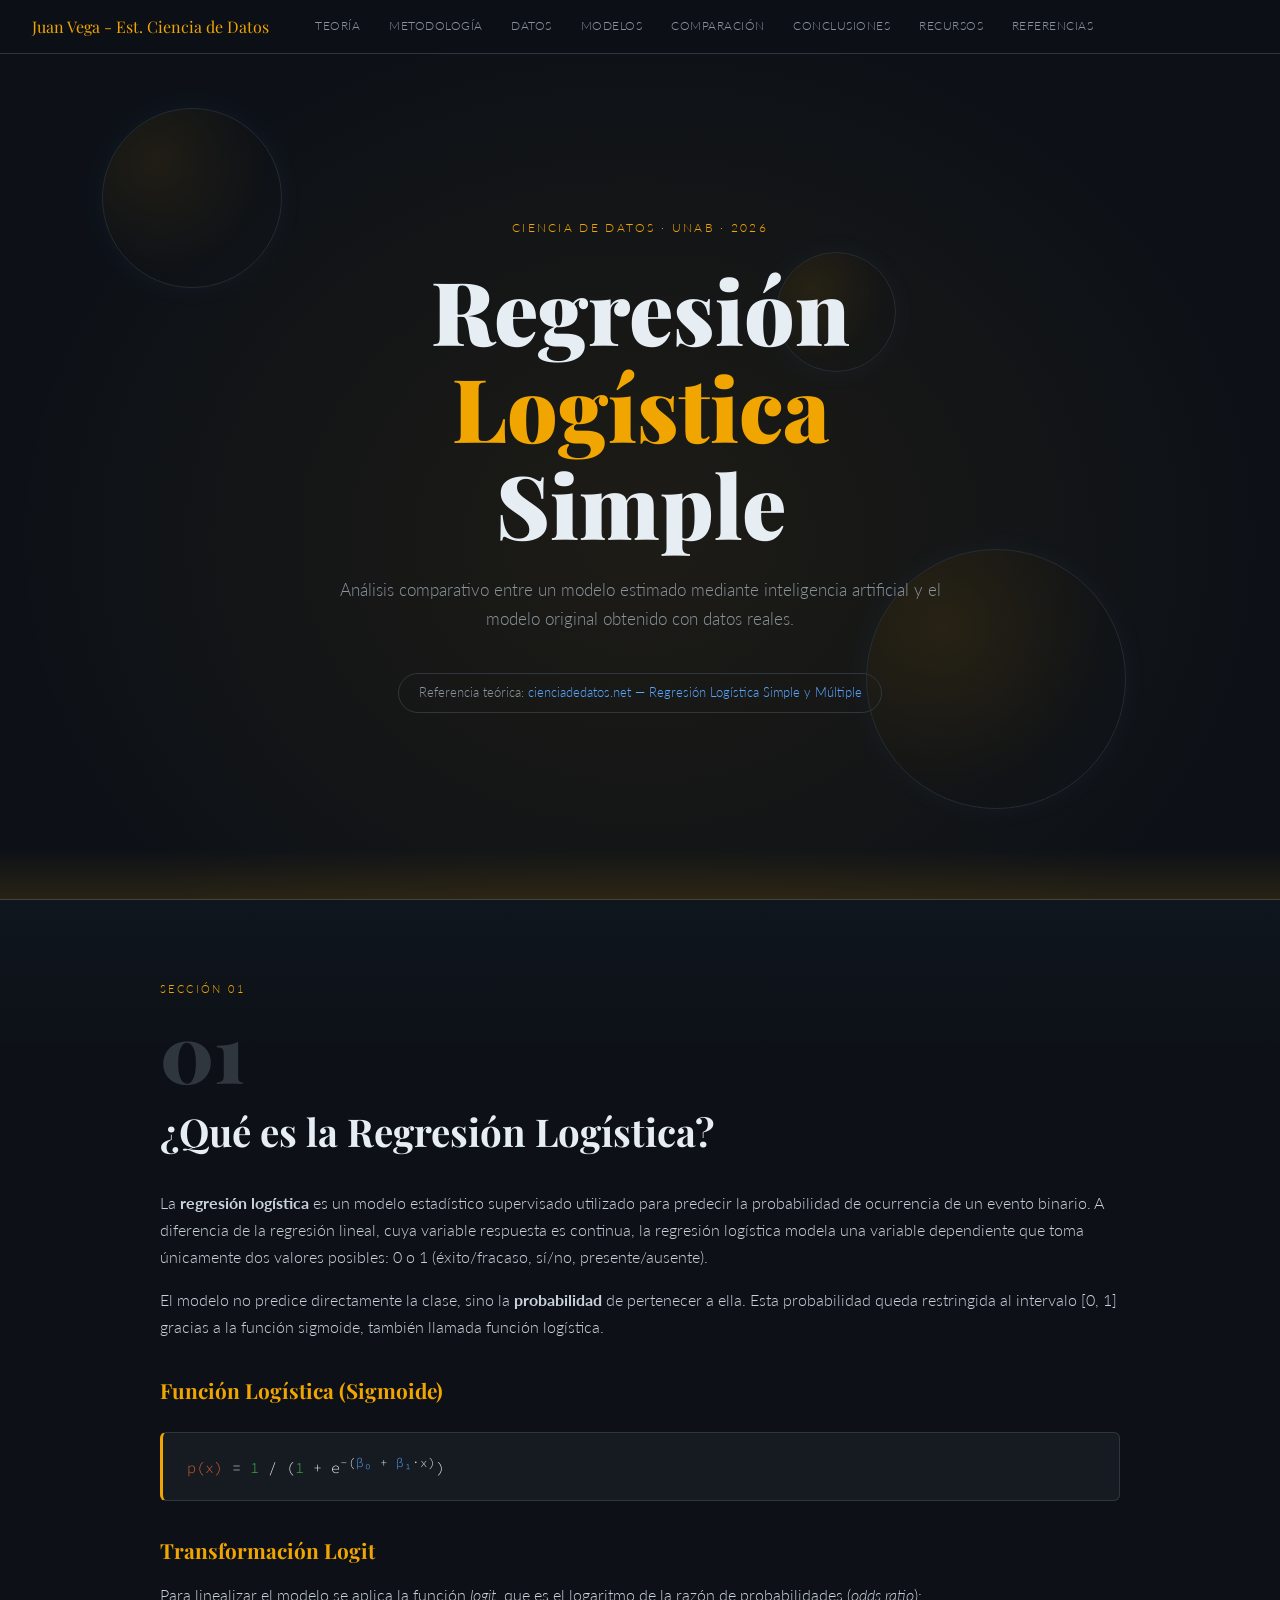
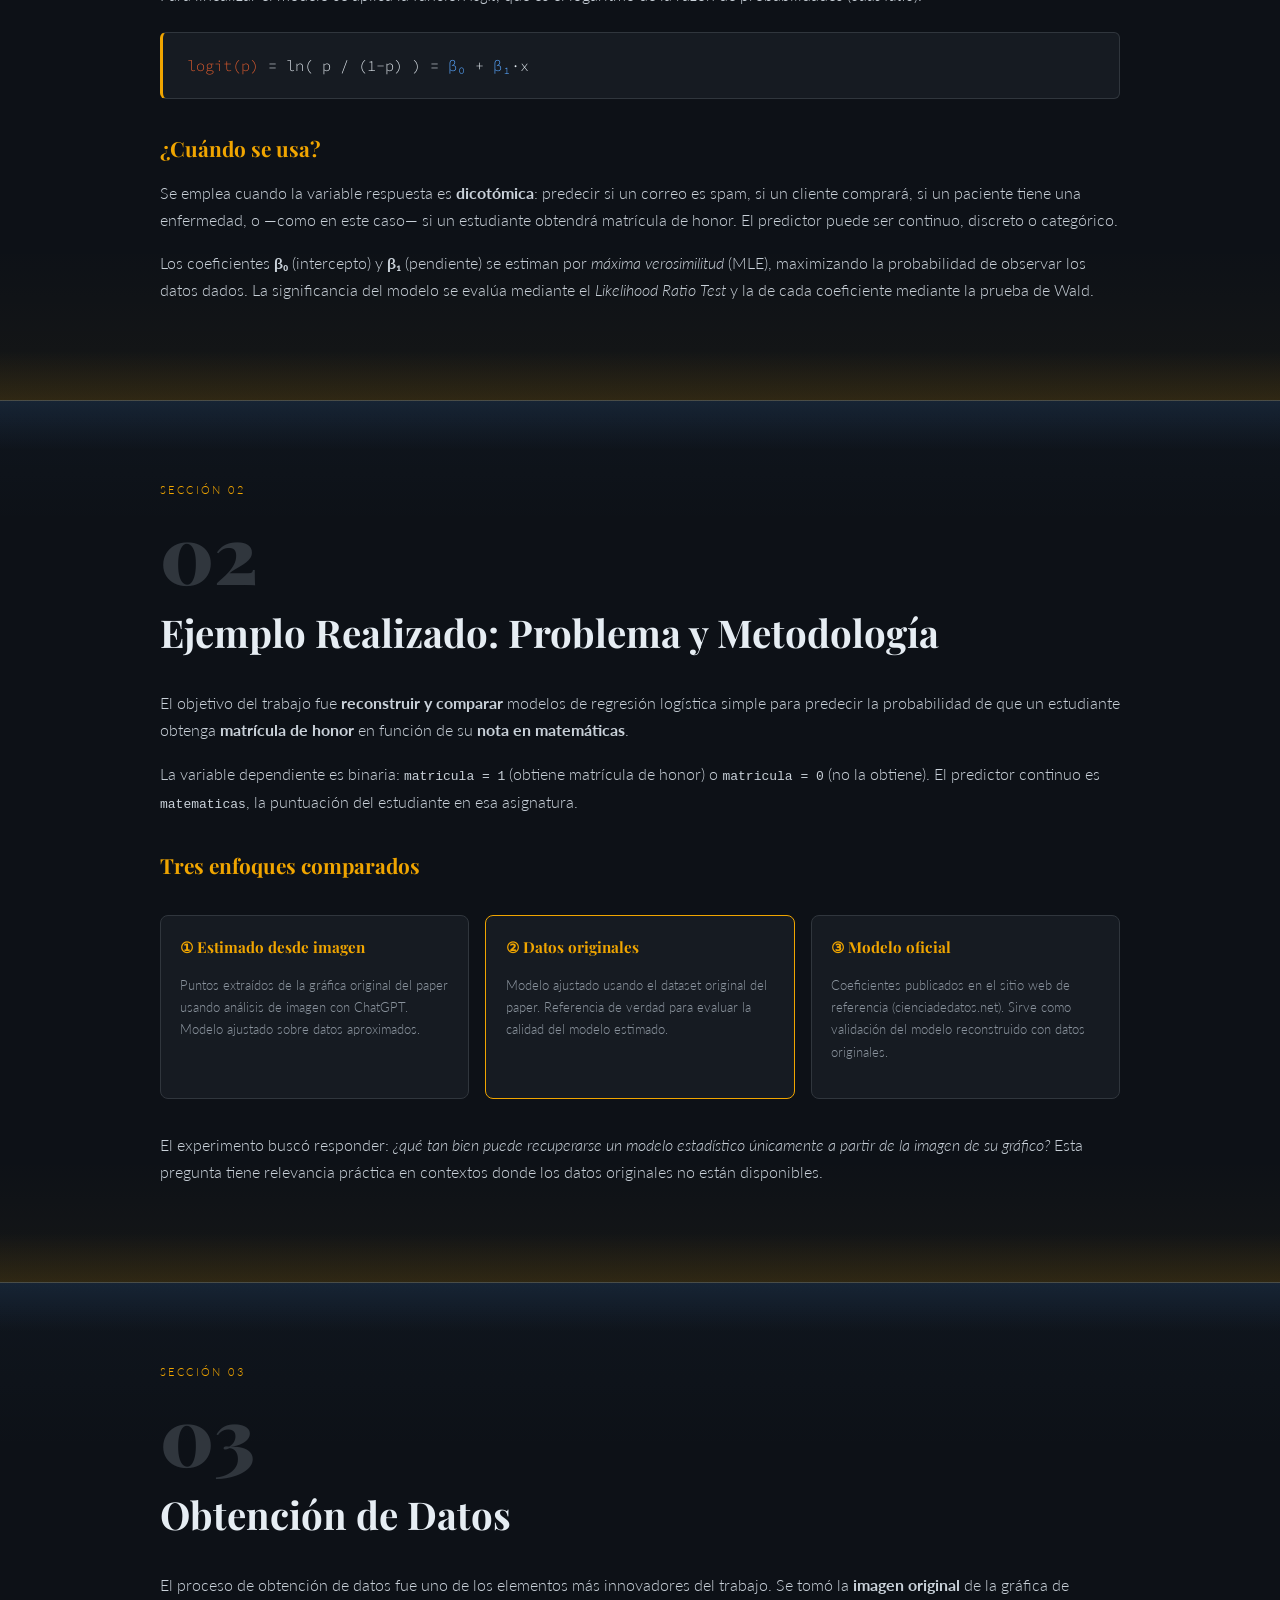
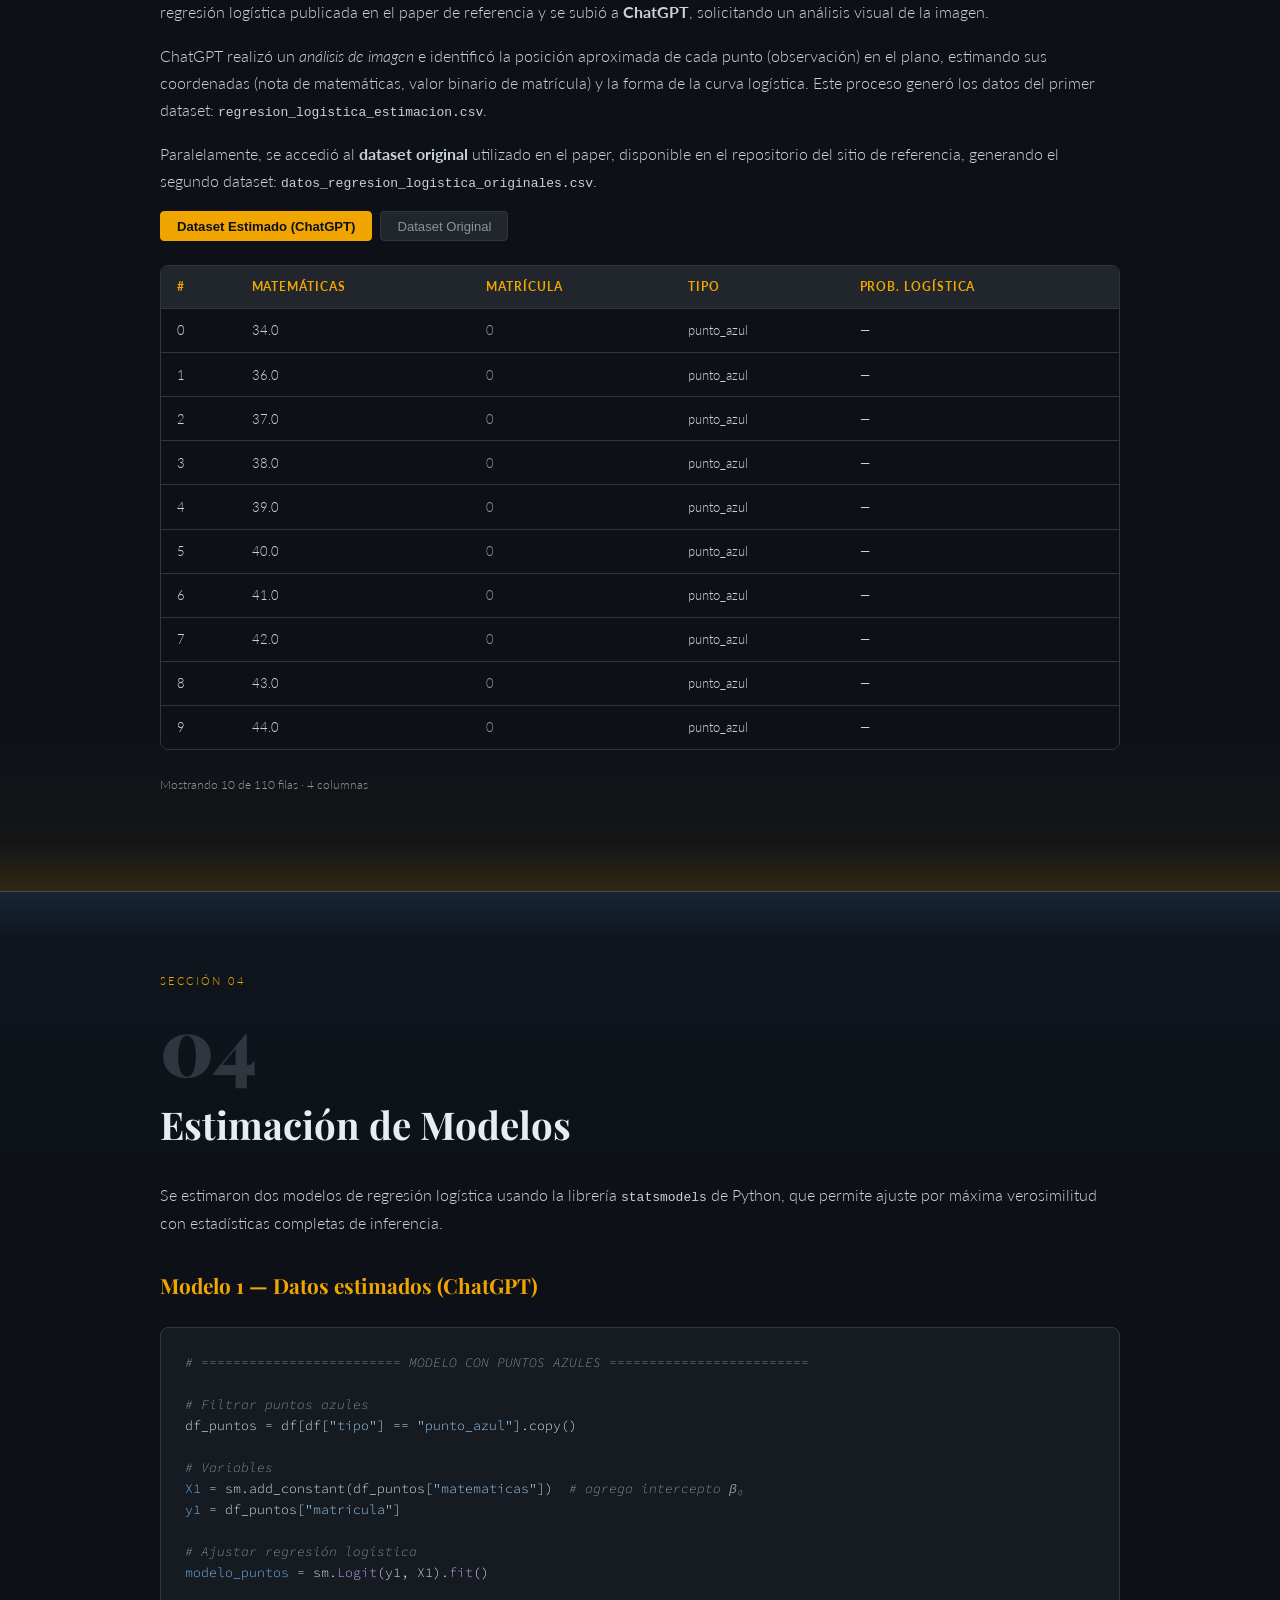
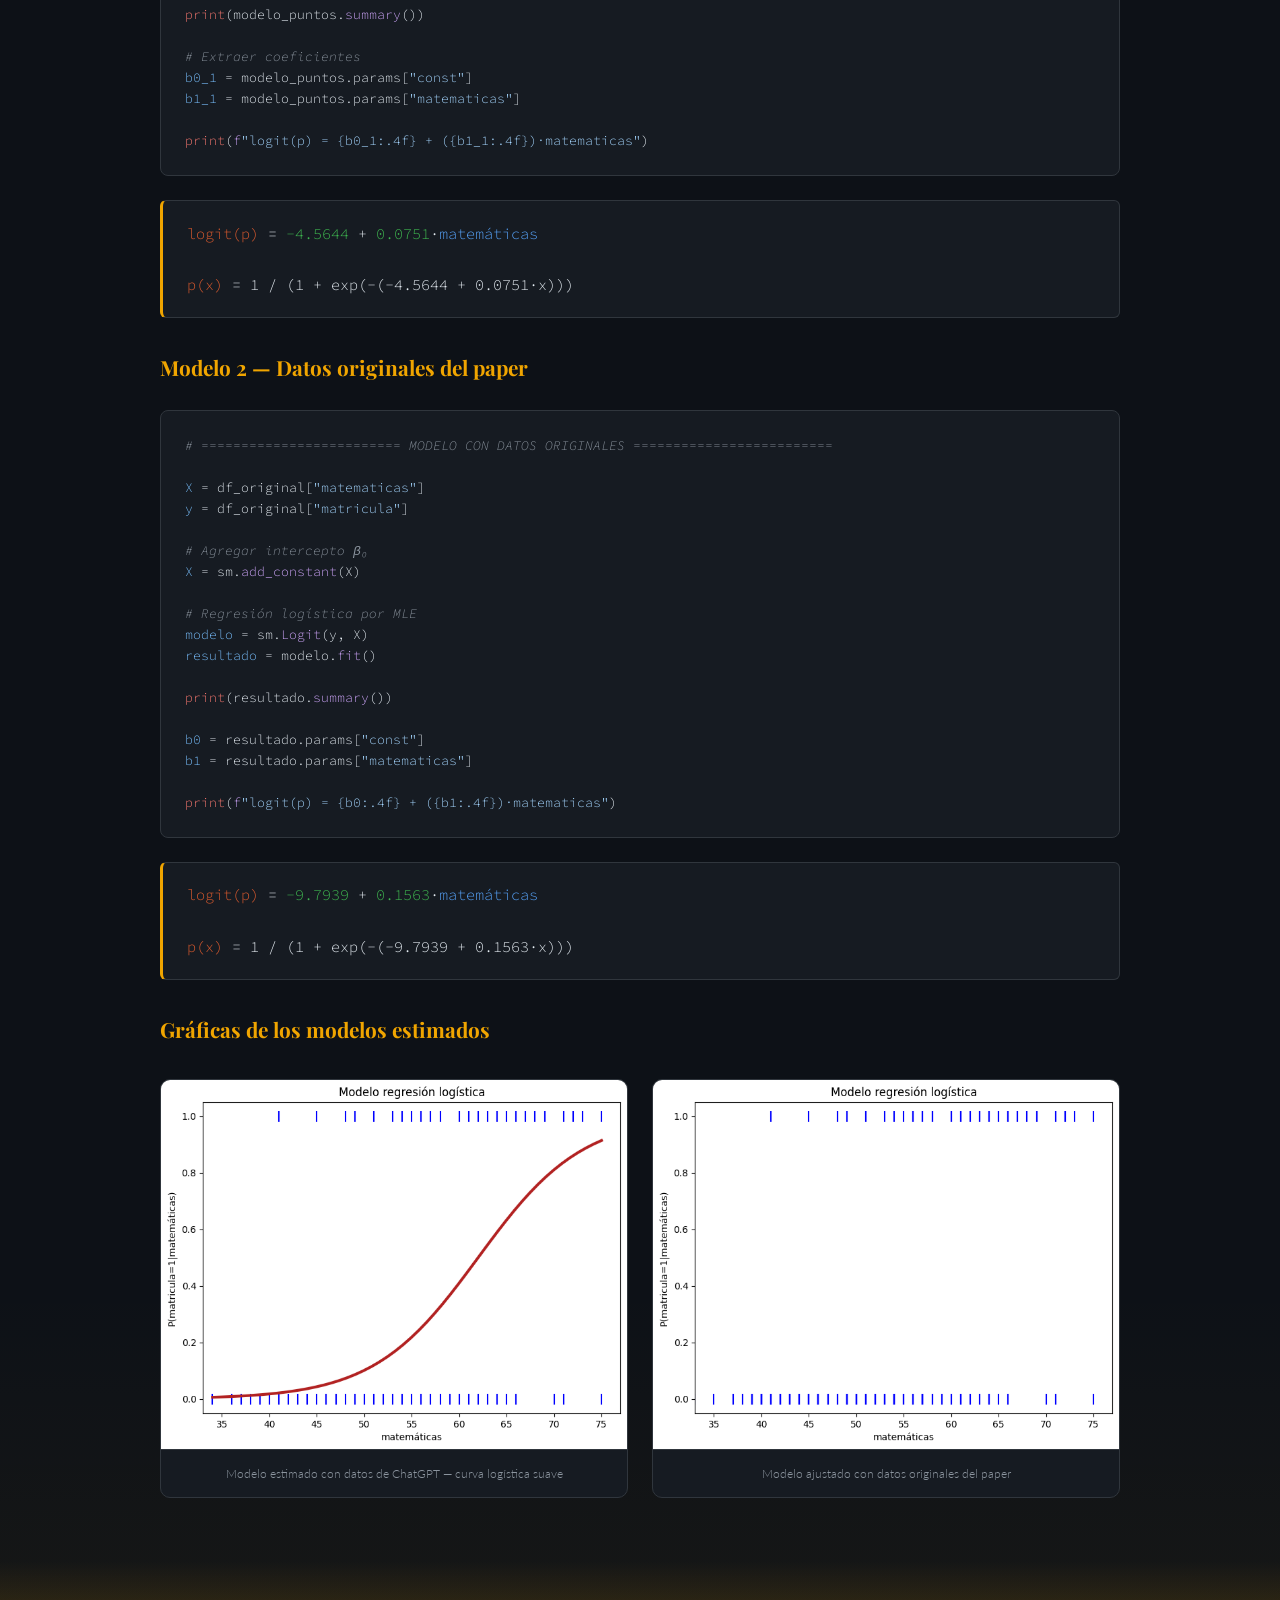
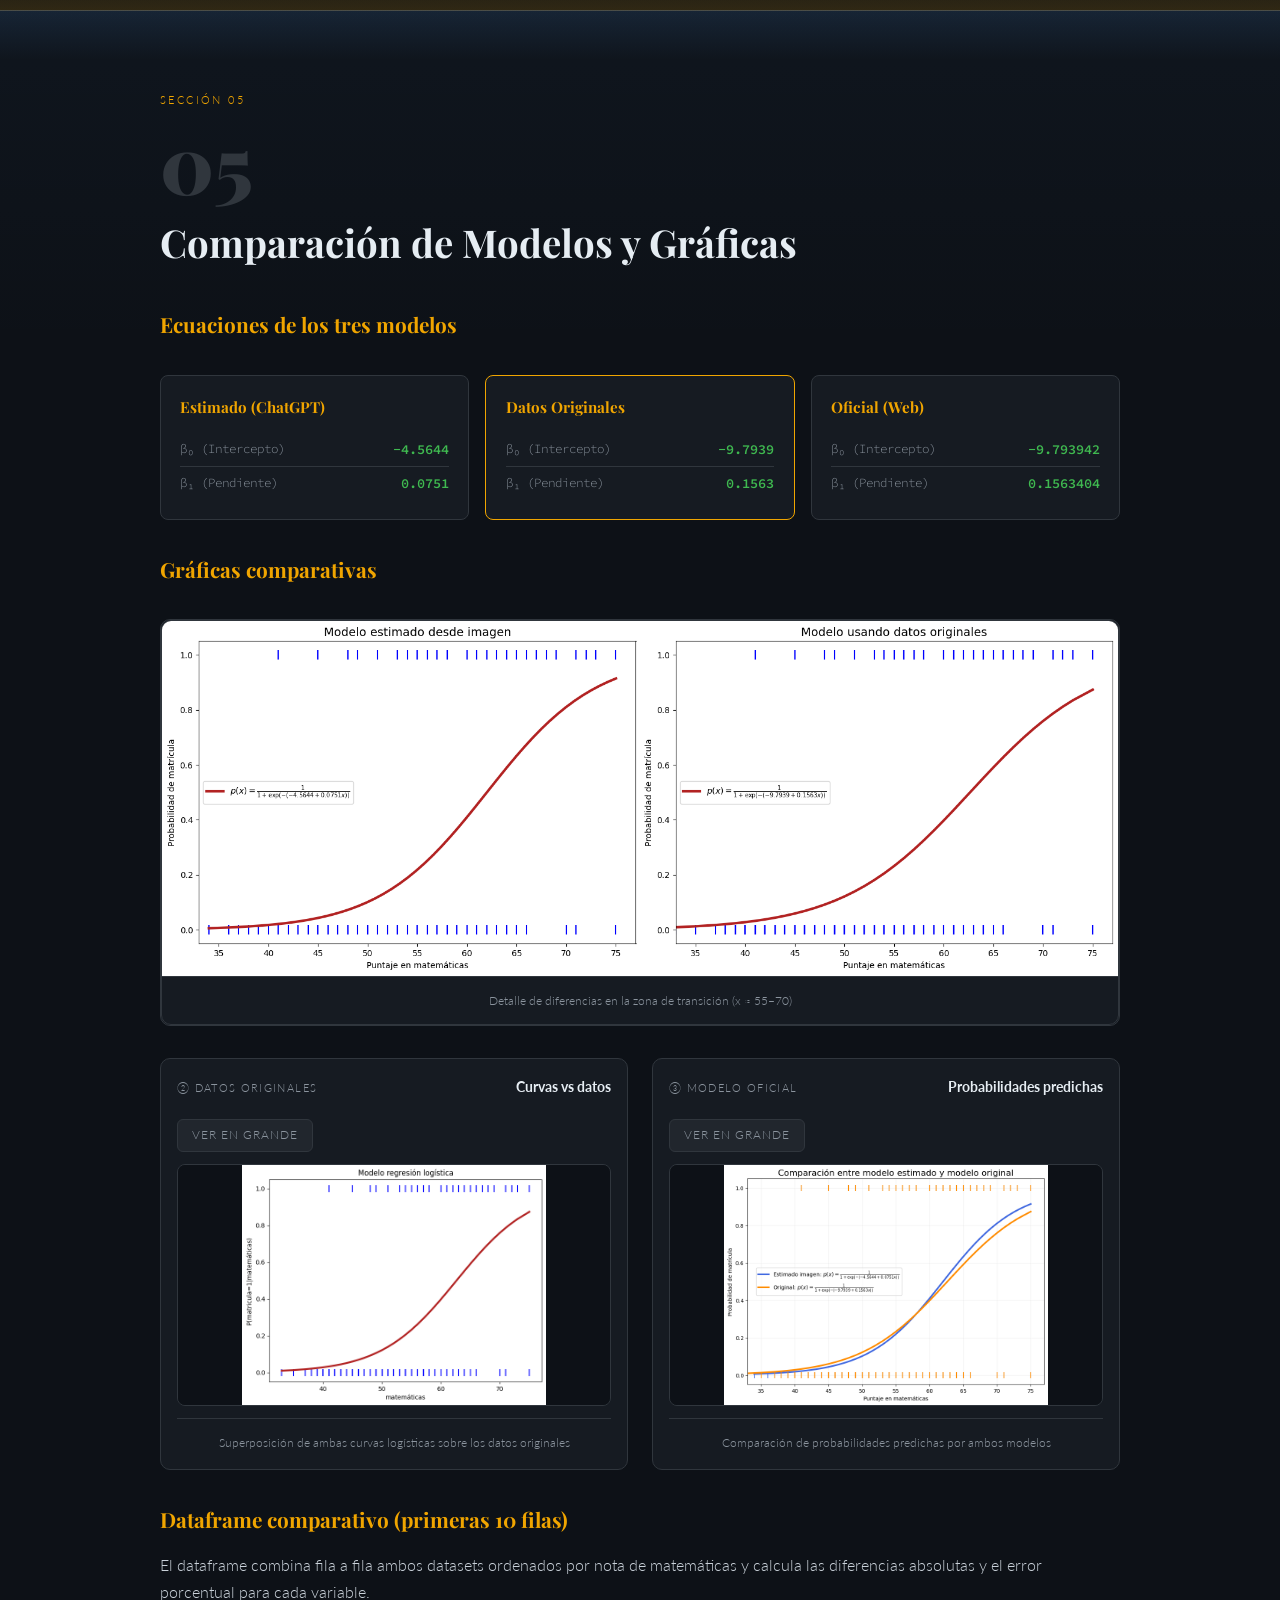
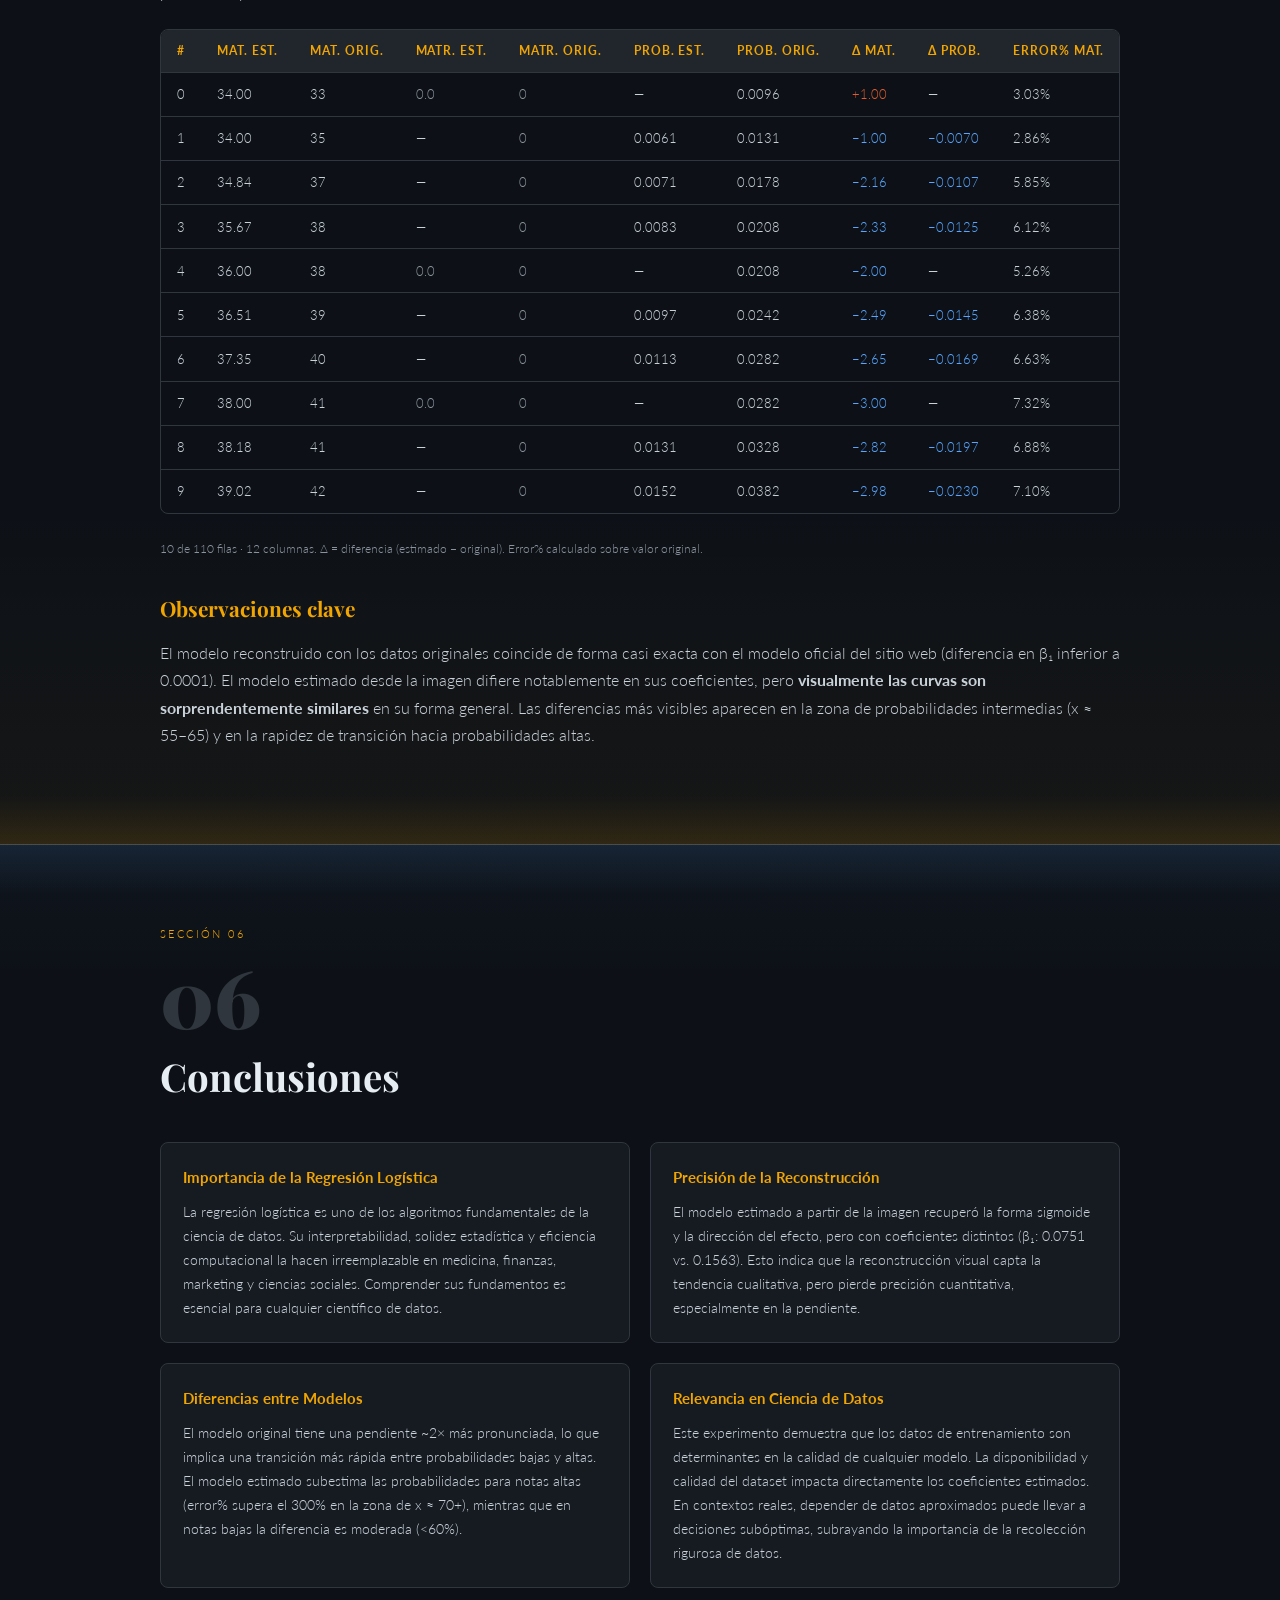
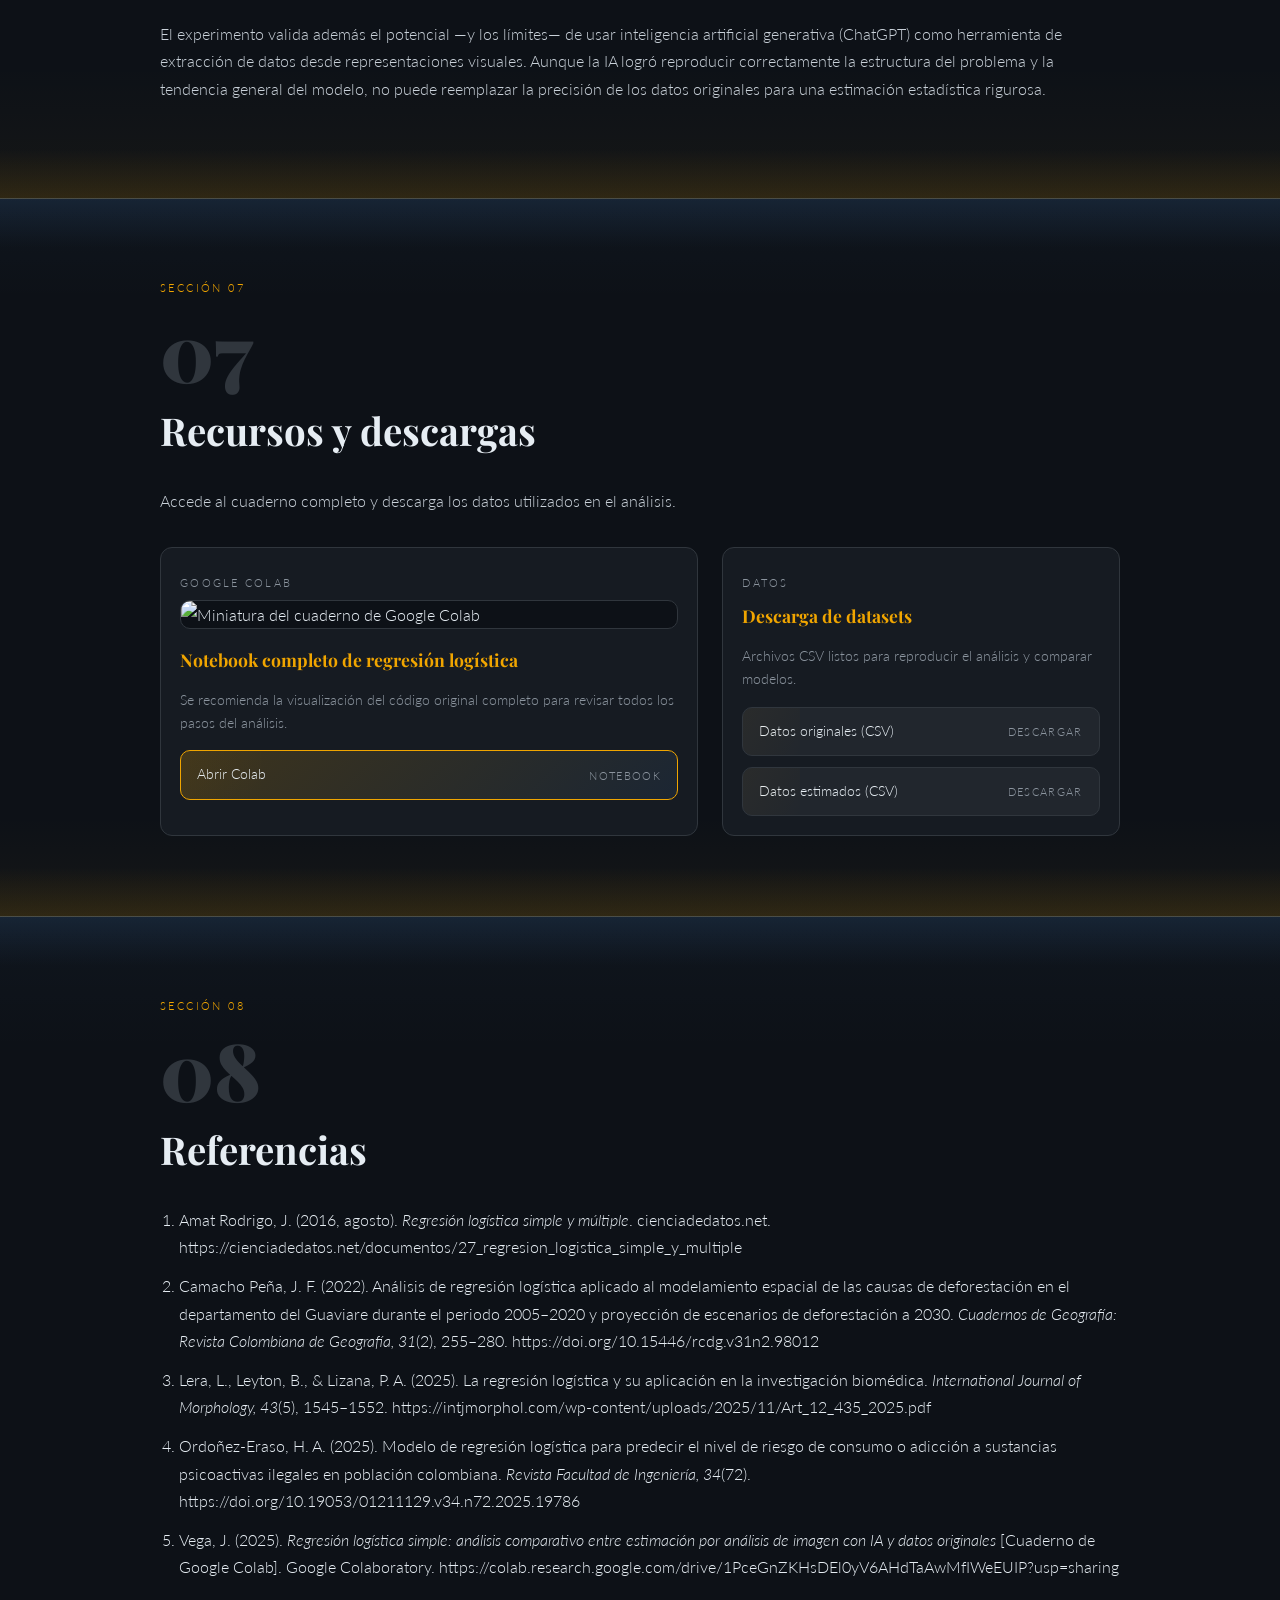
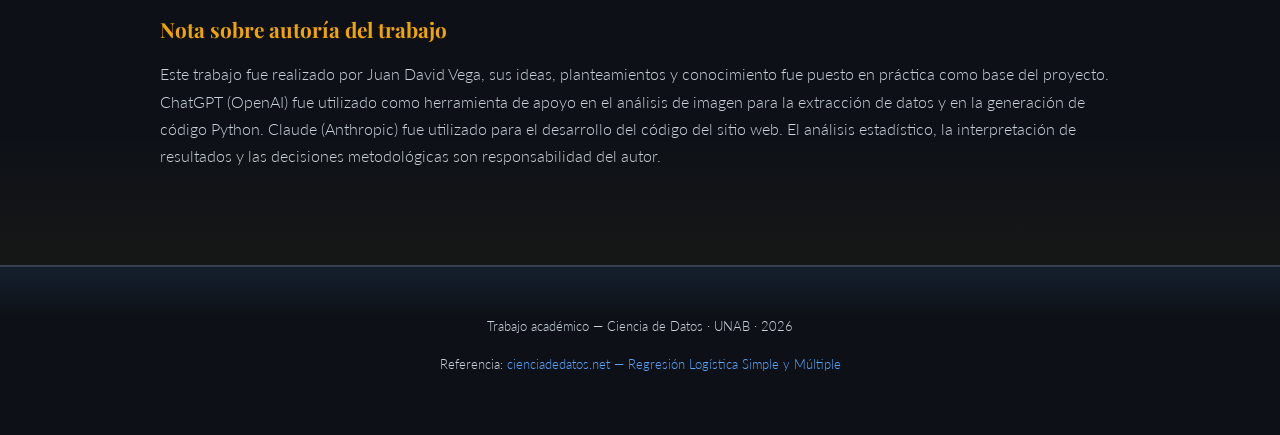
==== REGRESION_LOGISTICA/regresion_proyecto.html @ a00e1f01 "Add files via upload" ====
<!DOCTYPE html>
<html lang="es">
<head>
<meta charset="UTF-8">
<meta name="viewport" content="width=device-width, initial-scale=1.0">
<title>Regresión Logística — Análisis Comparativo</title>
<link href="https://fonts.googleapis.com/css2?family=Playfair+Display:wght@400;700;900&family=Source+Code+Pro:wght@400;600&family=Lato:wght@300;400;700&display=swap" rel="stylesheet">
<style>
:root {
  --bg: #0d1117;
  --surface: #161b22;
  --surface2: #21262d;
  --accent: #f0a500;
  --accent2: #e05c2e;
  --text: #e6edf3;
  --muted: #8b949e;
  --green: #3fb950;
  --blue: #58a6ff;
  --border: #30363d;
}
*{margin:0;padding:0;box-sizing:border-box;}
html{scroll-behavior:smooth;}
body{background:var(--bg);color:var(--text);font-family:'Lato',sans-serif;font-weight:300;line-height:1.7;}

/* NAV */
nav{position:fixed;top:0;left:0;right:0;z-index:100;background:rgba(13,17,23,0.92);backdrop-filter:blur(12px);border-bottom:1px solid var(--border);padding:0 2rem;display:flex;align-items:center;gap:0;height:54px;}
.nav-logo{font-family:'Playfair Display',serif;font-size:1rem;color:var(--accent);margin-right:2rem;white-space:nowrap;}
.nav-links{display:flex;gap:0;overflow-x:auto;}
.nav-links a{color:var(--muted);text-decoration:none;font-size:0.78rem;letter-spacing:.04em;text-transform:uppercase;padding:0 .9rem;height:54px;display:flex;align-items:center;border-bottom:2px solid transparent;transition:.2s;white-space:nowrap;}
.nav-links a:hover{color:var(--accent);border-bottom-color:var(--accent);}

/* HERO */
.hero{position:relative;isolation:isolate;overflow:hidden;min-height:100vh;display:flex;flex-direction:column;justify-content:center;align-items:center;text-align:center;padding:6rem 2rem 4rem;background:radial-gradient(ellipse at 50% 60%, rgba(240,165,0,.07) 0%, transparent 70%);border-bottom:1px solid var(--border);}
.hero > *:not(.hero-decor){position:relative;z-index:2;}
.hero-decor{position:absolute;inset:0;z-index:1;pointer-events:none;}
.float-orb{position:absolute;border:1px solid var(--border);background:radial-gradient(circle at 30% 30%, rgba(240,165,0,.12), transparent 65%);box-shadow:0 0 30px rgba(88,166,255,.08);border-radius:999px;animation:float 7s ease-in-out infinite;opacity:.7;}
.orb-1{width:180px;height:180px;top:12%;left:8%;animation-duration:8s;}
.orb-2{width:260px;height:260px;bottom:10%;right:12%;animation-duration:9s;animation-delay:-2s;}
.orb-3{width:120px;height:120px;top:28%;right:30%;animation-duration:6s;animation-delay:-3s;}
@keyframes float{0%,100%{transform:translateY(0) translateX(0);}50%{transform:translateY(-16px) translateX(10px);}}
.hero-tag{font-size:.72rem;letter-spacing:.2em;text-transform:uppercase;color:var(--accent);margin-bottom:1.5rem;}
.hero h1{font-family:'Playfair Display',serif;font-size:clamp(2.8rem,7vw,5.5rem);font-weight:900;line-height:1.1;margin-bottom:1.5rem;}
.hero h1 span{color:var(--accent);}
.hero p{max-width:640px;color:var(--muted);font-size:1.05rem;margin-bottom:2.5rem;}
.hero-ref{font-size:.8rem;color:var(--muted);border:1px solid var(--border);padding:.5rem 1.2rem;border-radius:2rem;display:inline-block;}
.hero-ref a{color:var(--blue);text-decoration:none;}

/* SECTIONS */
section{position:relative;padding:5rem 2rem;border-bottom:1px solid var(--border);scroll-margin-top:72px;background:linear-gradient(180deg, rgba(88,166,255,.03), transparent 14%, transparent 86%, rgba(240,165,0,.04));}
section::before{content:"";position:absolute;left:0;right:0;top:-50px;height:50px;background:linear-gradient(180deg, transparent, rgba(240,165,0,.14));opacity:.85;pointer-events:none;}
section::after{content:"";position:absolute;left:0;right:0;bottom:-50px;height:50px;background:linear-gradient(0deg, transparent, rgba(88,166,255,.12));opacity:.85;pointer-events:none;}
.container{position:relative;z-index:2;max-width:960px;margin:0 auto;}
.container{max-width:960px;margin:0 auto;}
.sec-label{font-size:.68rem;letter-spacing:.22em;text-transform:uppercase;color:var(--accent);margin-bottom:.8rem;}
.sec-num{font-family:'Playfair Display',serif;font-size:5rem;font-weight:900;color:var(--border);line-height:1;margin-bottom:.5rem;}
h2{font-family:'Playfair Display',serif;font-size:clamp(1.6rem,4vw,2.4rem);font-weight:700;margin-bottom:1.5rem;}
h3{font-family:'Playfair Display',serif;font-size:1.3rem;color:var(--accent);margin:2rem 0 .8rem;}
h1, h2, h3{position:relative;will-change:transform,text-shadow;animation:neonPulse 5.5s ease-in-out infinite, neonFloat 9s ease-in-out infinite;}
@keyframes neonPulse{
  0%,100%{text-shadow:0 0 6px rgba(240,165,0,.25),0 0 18px rgba(88,166,255,.18);}
  50%{text-shadow:0 0 10px rgba(240,165,0,.45),0 0 28px rgba(88,166,255,.32);}
}
@keyframes neonFloat{
  0%,100%{transform:translateY(0);}
  50%{transform:translateY(-4px);}
}
p{margin-bottom:1rem;color:#c9d1d9;}

/* FORMULA BOX */
.formula{background:var(--surface);border:1px solid var(--border);border-left:3px solid var(--accent);padding:1.2rem 1.5rem;border-radius:6px;margin:1.5rem 0;font-family:'Source Code Pro',monospace;font-size:.95rem;overflow-x:auto;}
.formula .eq{color:var(--accent2);}
.formula .var{color:var(--blue);}
.formula .num{color:var(--green);}

/* CODE BLOCK */
pre{background:var(--surface);border:1px solid var(--border);border-radius:8px;padding:1.5rem;overflow-x:auto;font-family:'Source Code Pro',monospace;font-size:.82rem;line-height:1.6;margin:1.5rem 0;}
.kw{color:#ff7b72;}
.fn{color:#d2a8ff;}
.str{color:#a5d6ff;}
.cm{color:#8b949e;font-style:italic;}
.var2{color:#79c0ff;}

/* TABLES */
.table-wrap{overflow-x:auto;margin:1.5rem 0;border-radius:8px;border:1px solid var(--border);}
table{width:100%;border-collapse:collapse;font-size:.82rem;}
thead tr{background:var(--surface2);}
th{padding:.7rem 1rem;text-align:left;color:var(--accent);font-size:.72rem;letter-spacing:.08em;text-transform:uppercase;border-bottom:1px solid var(--border);white-space:nowrap;}
td{padding:.65rem 1rem;border-bottom:1px solid var(--border);color:#c9d1d9;white-space:nowrap;}
tr:last-child td{border-bottom:none;}
tr:hover td{background:rgba(255,255,255,.03);}
.badge-0{color:#8b949e;} .badge-1{color:var(--green);font-weight:700;}
.diff-pos{color:var(--accent2);} .diff-neg{color:var(--blue);}

/* IMAGES */
.plot-grid{display:grid;grid-template-columns:1fr 1fr;gap:1.5rem;margin:2rem 0;}
@media(max-width:640px){.plot-grid{grid-template-columns:1fr;}}
.plot-card{background:var(--surface);border:1px solid var(--border);border-radius:10px;overflow:hidden;}
.plot-card img{width:100%;display:block;}
.plot-card .cap{padding:.8rem 1rem;font-size:.78rem;color:var(--muted);text-align:center;border-top:1px solid var(--border);}
.plot-full{background:var(--surface);border:1px solid var(--border);border-radius:10px;overflow:hidden;margin:2rem 0;}
.plot-full img{width:100%;display:block;}
.plot-full .cap{padding:.8rem 1rem;font-size:.78rem;color:var(--muted);text-align:center;border-top:1px solid var(--border);}

/* SCROLL REVEAL */
.reveal{opacity:0;transform:translateY(24px);transition:opacity .8s ease,transform .8s ease;}
.reveal.is-visible{opacity:1;transform:translateY(0);}

@media (prefers-reduced-motion: reduce){
  h1, h2, h3{animation:none;}
  .float-orb{animation:none;}
  .reveal{transition:none;transform:none;opacity:1;}
}

/* INTERACTIVE COMPARE */
.compare-grid{display:grid;grid-template-columns:1fr 1fr;gap:1.5rem;margin:2rem 0;}
@media(max-width:720px){.compare-grid{grid-template-columns:1fr;}}
.compare-card{position:relative;background:var(--surface);border:1px solid var(--border);border-radius:10px;overflow:hidden;padding:1rem;}
.compare-head{display:flex;justify-content:space-between;align-items:center;gap:.6rem;margin-bottom:.6rem;}
.compare-tag{font-size:.7rem;color:var(--muted);letter-spacing:.12em;text-transform:uppercase;}
.compare-title{font-size:.9rem;font-weight:700;}
.compare-toggle{position:absolute;opacity:0;pointer-events:none;}
.compare-btn{display:inline-flex;align-items:center;gap:.4rem;margin:.6rem 0 .7rem;padding:.35rem .9rem;border:1px solid var(--border);border-radius:6px;background:var(--surface2);color:var(--muted);font-size:.75rem;text-transform:uppercase;letter-spacing:.08em;cursor:pointer;transition:.2s;}
.compare-toggle:checked + .compare-btn{background:var(--accent);color:var(--bg);border-color:var(--accent);}
.compare-btn .label-close{display:none;}
.compare-toggle:checked + .compare-btn .label-open{display:none;}
.compare-toggle:checked + .compare-btn .label-close{display:inline;}
.compare-media{background:var(--surface2);border:1px solid var(--border);border-radius:8px;overflow:hidden;}
.compare-media img{width:100%;display:block;max-height:240px;object-fit:contain;background:var(--bg);}
.compare-toggle:checked ~ .compare-media img{max-height:560px;}
.compare-card .cap{margin-top:.8rem;padding-top:.8rem;font-size:.78rem;color:var(--muted);text-align:center;border-top:1px solid var(--border);}

/* COMPARISON TABLE MODEL */
.model-compare{display:grid;grid-template-columns:repeat(3,1fr);gap:1rem;margin:2rem 0;}
@media(max-width:640px){.model-compare{grid-template-columns:1fr;}}
.model-card{background:var(--surface);border:1px solid var(--border);border-radius:8px;padding:1.2rem;}
.model-card.highlight{border-color:var(--accent);}
.model-card h4{font-family:'Playfair Display',serif;font-size:.95rem;color:var(--accent);margin-bottom:.8rem;}
.model-card .coef{font-family:'Source Code Pro',monospace;font-size:.85rem;}
.coef-row{display:flex;justify-content:space-between;padding:.3rem 0;border-bottom:1px solid var(--border);}
.coef-row:last-child{border-bottom:none;}
.coef-label{color:var(--muted);font-size:.78rem;}
.coef-val{color:var(--green);font-weight:600;}

/* CONCLUSIONS */
.conc-grid{display:grid;grid-template-columns:1fr 1fr;gap:1.2rem;margin-top:2rem;}
@media(max-width:640px){.conc-grid{grid-template-columns:1fr;}}
.conc-card{background:var(--surface);border:1px solid var(--border);border-radius:8px;padding:1.4rem;}
.conc-card h4{color:var(--accent);margin-bottom:.6rem;font-size:.95rem;}
.conc-card p{font-size:.88rem;margin:0;}

/* TAB */
.tab-bar{display:flex;gap:.5rem;margin-bottom:1rem;flex-wrap:wrap;}
.tab-btn{background:var(--surface2);border:1px solid var(--border);color:var(--muted);padding:.4rem 1rem;border-radius:4px;cursor:pointer;font-size:.82rem;transition:.2s;}
.tab-btn.active{background:var(--accent);color:var(--bg);border-color:var(--accent);font-weight:700;}
.tab-pane{display:none;} .tab-pane.active{display:block;}

/* RESOURCES */
.resources-grid{display:grid;grid-template-columns:1.15fr .85fr;gap:1.5rem;margin-top:2rem;}
@media(max-width:900px){.resources-grid{grid-template-columns:1fr;}}
.resource-card{position:relative;background:var(--surface);border:1px solid var(--border);border-radius:12px;padding:1.2rem;overflow:hidden;transition:transform .25s ease,box-shadow .25s ease,border-color .25s ease;}
.resource-card:hover{transform:translateY(-3px);border-color:var(--accent);box-shadow:0 18px 40px rgba(0,0,0,.35);}
.resource-tag{display:inline-block;font-size:.7rem;letter-spacing:.2em;text-transform:uppercase;color:var(--muted);margin-bottom:.5rem;}
.resource-title{font-size:1.1rem;margin:.1rem 0 .8rem;}
.resource-thumb{border-radius:10px;overflow:hidden;border:1px solid var(--border);background:var(--bg);margin-bottom:1rem;}
.resource-thumb img{width:100%;display:block;}
.resource-note{font-size:.86rem;color:var(--muted);}
.resource-actions{display:grid;gap:.7rem;margin-top:.9rem;}
.resource-btn{position:relative;display:flex;align-items:center;justify-content:space-between;gap:.6rem;text-decoration:none;color:var(--text);background:var(--surface2);border:1px solid var(--border);border-radius:10px;padding:.75rem 1rem;font-size:.85rem;transition:.2s;overflow:hidden;}
.resource-btn:hover{transform:translateY(-2px);border-color:var(--accent);box-shadow:0 0 0 1px rgba(240,165,0,.18),0 12px 24px rgba(0,0,0,.35);color:#fff;}
.resource-btn::after{content:"";position:absolute;inset:-40% -120%;background:linear-gradient(120deg, transparent, rgba(240,165,0,.28), transparent);transform:translateX(-60%);transition:.6s;}
.resource-btn:hover::after{transform:translateX(60%);}
.resource-btn .btn-meta{font-size:.7rem;color:var(--muted);text-transform:uppercase;letter-spacing:.12em;}
.resource-btn.primary{background:linear-gradient(135deg, rgba(240,165,0,.18), rgba(88,166,255,.08));border-color:var(--accent);animation:pulseGlow 4s ease-in-out infinite;}
.resource-btn.primary:hover{box-shadow:0 0 18px rgba(240,165,0,.35),0 0 28px rgba(88,166,255,.25);}
@keyframes pulseGlow{0%,100%{box-shadow:0 0 0 rgba(240,165,0,.0);}50%{box-shadow:0 0 20px rgba(240,165,0,.35),0 0 32px rgba(88,166,255,.25);}}

footer{text-align:center;padding:3rem 2rem;color:var(--muted);font-size:.82rem;border-top:1px solid var(--border);}
footer a{color:var(--blue);text-decoration:none;}
</style>
</head>
<body>

<nav>
  <span class="nav-logo">Juan Vega - Est. Ciencia de Datos</span>
  <div class="nav-links">
    <a href="#s1">Teoría</a>
    <a href="#s2">Metodología</a>
    <a href="#s3">Datos</a>
    <a href="#s4">Modelos</a>
    <a href="#s5">Comparación</a>
    <a href="#s6">Conclusiones</a>
    <a href="#s7">Recursos</a>
    <a href="#s8">Referencias</a>
  </div>
</nav>

<!-- HERO -->
<div class="hero">
  <div class="hero-tag">Ciencia de Datos · UNAB · 2026</div>

  <h1>Regresión<br><span>Logística</span><br>Simple</h1>
  <p>Análisis comparativo entre un modelo estimado mediante inteligencia artificial y el modelo original obtenido con datos reales.</p>
  <div class="hero-ref">Referencia teórica: <a href="https://cienciadedatos.net/documentos/27_regresion_logistica_simple_y_multiple" target="_blank">cienciadedatos.net — Regresión Logística Simple y Múltiple</a></div>
  <div class="hero-decor">
    <span class="float-orb orb-1"></span>
    <span class="float-orb orb-2"></span>
    <span class="float-orb orb-3"></span>
  </div>
</div>

<!-- SECCIÓN 1: TEORÍA -->
<section id="s1">
<div class="container">
  <div class="sec-label">Sección 01</div>
  <div class="sec-num">01</div>
  <h2>¿Qué es la Regresión Logística?</h2>
  <p>La <strong>regresión logística</strong> es un modelo estadístico supervisado utilizado para predecir la probabilidad de ocurrencia de un evento binario. A diferencia de la regresión lineal, cuya variable respuesta es continua, la regresión logística modela una variable dependiente que toma únicamente dos valores posibles: 0 o 1 (éxito/fracaso, sí/no, presente/ausente).</p>
  <p>El modelo no predice directamente la clase, sino la <strong>probabilidad</strong> de pertenecer a ella. Esta probabilidad queda restringida al intervalo [0, 1] gracias a la función sigmoide, también llamada función logística.</p>

  <h3>Función Logística (Sigmoide)</h3>
  <div class="formula">
    <span class="eq">p(x)</span> = <span class="num">1</span> / (<span class="num">1</span> + e<sup>−(<span class="var">β₀</span> + <span class="var">β₁</span>·x)</sup>)
  </div>

  <h3>Transformación Logit</h3>
  <p>Para linealizar el modelo se aplica la función <em>logit</em>, que es el logaritmo de la razón de probabilidades (<em>odds ratio</em>):</p>
  <div class="formula">
    <span class="eq">logit(p)</span> = ln( p / (1−p) ) = <span class="var">β₀</span> + <span class="var">β₁</span>·x
  </div>

  <h3>¿Cuándo se usa?</h3>
  <p>Se emplea cuando la variable respuesta es <strong>dicotómica</strong>: predecir si un correo es spam, si un cliente comprará, si un paciente tiene una enfermedad, o —como en este caso— si un estudiante obtendrá matrícula de honor. El predictor puede ser continuo, discreto o categórico.</p>
  <p>Los coeficientes <strong>β₀</strong> (intercepto) y <strong>β₁</strong> (pendiente) se estiman por <em>máxima verosimilitud</em> (MLE), maximizando la probabilidad de observar los datos dados. La significancia del modelo se evalúa mediante el <em>Likelihood Ratio Test</em> y la de cada coeficiente mediante la prueba de Wald.</p>
</div>
</section>

<!-- SECCIÓN 2: METODOLOGÍA -->
<section id="s2">
<div class="container">
  <div class="sec-label">Sección 02</div>
  <div class="sec-num">02</div>
  <h2>Ejemplo Realizado: Problema y Metodología</h2>
  <p>El objetivo del trabajo fue <strong>reconstruir y comparar</strong> modelos de regresión logística simple para predecir la probabilidad de que un estudiante obtenga <strong>matrícula de honor</strong> en función de su <strong>nota en matemáticas</strong>.</p>
  <p>La variable dependiente es binaria: <code>matricula = 1</code> (obtiene matrícula de honor) o <code>matricula = 0</code> (no la obtiene). El predictor continuo es <code>matematicas</code>, la puntuación del estudiante en esa asignatura.</p>

  <h3>Tres enfoques comparados</h3>
  <div class="model-compare">
    <div class="model-card">
      <h4>① Estimado desde imagen</h4>
      <p style="font-size:.82rem;color:var(--muted);">Puntos extraídos de la gráfica original del paper usando análisis de imagen con ChatGPT. Modelo ajustado sobre datos aproximados.</p>
    </div>
    <div class="model-card highlight">
      <h4>② Datos originales</h4>
      <p style="font-size:.82rem;color:var(--muted);">Modelo ajustado usando el dataset original del paper. Referencia de verdad para evaluar la calidad del modelo estimado.</p>
    </div>
    <div class="model-card">
      <h4>③ Modelo oficial</h4>
      <p style="font-size:.82rem;color:var(--muted);">Coeficientes publicados en el sitio web de referencia (cienciadedatos.net). Sirve como validación del modelo reconstruido con datos originales.</p>
    </div>
  </div>

  <p>El experimento buscó responder: <em>¿qué tan bien puede recuperarse un modelo estadístico únicamente a partir de la imagen de su gráfico?</em> Esta pregunta tiene relevancia práctica en contextos donde los datos originales no están disponibles.</p>
</div>
</section>

<!-- SECCIÓN 3: DATOS -->
<section id="s3">
<div class="container">
  <div class="sec-label">Sección 03</div>
  <div class="sec-num">03</div>
  <h2>Obtención de Datos</h2>
  <p>El proceso de obtención de datos fue uno de los elementos más innovadores del trabajo. Se tomó la <strong>imagen original</strong> de la gráfica de regresión logística publicada en el paper de referencia y se subió a <strong>ChatGPT</strong>, solicitando un análisis visual de la imagen.</p>
  <p>ChatGPT realizó un <em>análisis de imagen</em> e identificó la posición aproximada de cada punto (observación) en el plano, estimando sus coordenadas (nota de matemáticas, valor binario de matrícula) y la forma de la curva logística. Este proceso generó los datos del primer dataset: <code>regresion_logistica_estimacion.csv</code>.</p>
  <p>Paralelamente, se accedió al <strong>dataset original</strong> utilizado en el paper, disponible en el repositorio del sitio de referencia, generando el segundo dataset: <code>datos_regresion_logistica_originales.csv</code>.</p>

  <div class="tab-bar">
    <button class="tab-btn active" onclick="showTab('t1', event)">Dataset Estimado (ChatGPT)</button>
    <button class="tab-btn" onclick="showTab('t2', event)">Dataset Original</button>
  </div>

  <div id="t1" class="tab-pane active">
    <div class="table-wrap">
    <table>
      <thead><tr><th>#</th><th>Matemáticas</th><th>Matrícula</th><th>Tipo</th><th>Prob. Logística</th></tr></thead>
      <tbody>
        <tr><td>0</td><td>34.0</td><td class="badge-0">0</td><td>punto_azul</td><td>—</td></tr>
        <tr><td>1</td><td>36.0</td><td class="badge-0">0</td><td>punto_azul</td><td>—</td></tr>
        <tr><td>2</td><td>37.0</td><td class="badge-0">0</td><td>punto_azul</td><td>—</td></tr>
        <tr><td>3</td><td>38.0</td><td class="badge-0">0</td><td>punto_azul</td><td>—</td></tr>
        <tr><td>4</td><td>39.0</td><td class="badge-0">0</td><td>punto_azul</td><td>—</td></tr>
        <tr><td>5</td><td>40.0</td><td class="badge-0">0</td><td>punto_azul</td><td>—</td></tr>
        <tr><td>6</td><td>41.0</td><td class="badge-0">0</td><td>punto_azul</td><td>—</td></tr>
        <tr><td>7</td><td>42.0</td><td class="badge-0">0</td><td>punto_azul</td><td>—</td></tr>
        <tr><td>8</td><td>43.0</td><td class="badge-0">0</td><td>punto_azul</td><td>—</td></tr>
        <tr><td>9</td><td>44.0</td><td class="badge-0">0</td><td>punto_azul</td><td>—</td></tr>
      </tbody>
    </table>
    </div>
    <p style="font-size:.78rem;color:var(--muted);">Mostrando 10 de 110 filas · 4 columnas</p>
  </div>

  <div id="t2" class="tab-pane">
    <div class="table-wrap">
    <table>
      <thead><tr><th>#</th><th>Matrícula</th><th>Matemáticas</th></tr></thead>
      <tbody>
        <tr><td>0</td><td class="badge-0">0</td><td>41</td></tr>
        <tr><td>1</td><td class="badge-0">0</td><td>53</td></tr>
        <tr><td>2</td><td class="badge-0">0</td><td>54</td></tr>
        <tr><td>3</td><td class="badge-0">0</td><td>47</td></tr>
        <tr><td>4</td><td class="badge-0">0</td><td>57</td></tr>
        <tr><td>5</td><td class="badge-0">0</td><td>51</td></tr>
        <tr><td>6</td><td class="badge-0">0</td><td>42</td></tr>
        <tr><td>7</td><td class="badge-0">0</td><td>45</td></tr>
        <tr><td>8</td><td class="badge-0">0</td><td>54</td></tr>
        <tr><td>9</td><td class="badge-0">0</td><td>52</td></tr>
      </tbody>
    </table>
    </div>
    <p style="font-size:.78rem;color:var(--muted);">Mostrando 10 de 200 filas · 2 columnas</p>
  </div>
</div>
</section>

<!-- SECCIÓN 4: ESTIMACIÓN -->
<section id="s4">
<div class="container">
  <div class="sec-label">Sección 04</div>
  <div class="sec-num">04</div>
  <h2>Estimación de Modelos</h2>
  <p>Se estimaron dos modelos de regresión logística usando la librería <code>statsmodels</code> de Python, que permite ajuste por máxima verosimilitud con estadísticas completas de inferencia.</p>

  <h3>Modelo 1 — Datos estimados (ChatGPT)</h3>
  <pre><span class="cm"># ========================= MODELO CON PUNTOS AZULES =========================</span>

<span class="cm"># Filtrar puntos azules</span>
df_puntos = df[df[<span class="str">"tipo"</span>] == <span class="str">"punto_azul"</span>].copy()

<span class="cm"># Variables</span>
<span class="var2">X1</span> = sm.add_constant(df_puntos[<span class="str">"matematicas"</span>])  <span class="cm"># agrega intercepto β₀</span>
<span class="var2">y1</span> = df_puntos[<span class="str">"matricula"</span>]

<span class="cm"># Ajustar regresión logística</span>
<span class="var2">modelo_puntos</span> = sm.<span class="fn">Logit</span>(y1, X1).<span class="fn">fit</span>()

<span class="kw">print</span>(modelo_puntos.<span class="fn">summary</span>())

<span class="cm"># Extraer coeficientes</span>
<span class="var2">b0_1</span> = modelo_puntos.params[<span class="str">"const"</span>]
<span class="var2">b1_1</span> = modelo_puntos.params[<span class="str">"matematicas"</span>]

<span class="kw">print</span>(<span class="fn">f</span><span class="str">"logit(p) = {b0_1:.4f} + ({b1_1:.4f})·matematicas"</span>)</pre>

  <div class="formula">
    <span class="eq">logit(p)</span> = <span class="num">−4.5644</span> + <span class="num">0.0751</span>·<span class="var">matemáticas</span><br><br>
    <span class="eq">p(x)</span> = 1 / (1 + exp(−(−4.5644 + 0.0751·x)))
  </div>

  <h3>Modelo 2 — Datos originales del paper</h3>
  <pre><span class="cm"># ========================= MODELO CON DATOS ORIGINALES =========================</span>

<span class="var2">X</span> = df_original[<span class="str">"matematicas"</span>]
<span class="var2">y</span> = df_original[<span class="str">"matricula"</span>]

<span class="cm"># Agregar intercepto β₀</span>
<span class="var2">X</span> = sm.<span class="fn">add_constant</span>(X)

<span class="cm"># Regresión logística por MLE</span>
<span class="var2">modelo</span> = sm.<span class="fn">Logit</span>(y, X)
<span class="var2">resultado</span> = modelo.<span class="fn">fit</span>()

<span class="kw">print</span>(resultado.<span class="fn">summary</span>())

<span class="var2">b0</span> = resultado.params[<span class="str">"const"</span>]
<span class="var2">b1</span> = resultado.params[<span class="str">"matematicas"</span>]

<span class="kw">print</span>(<span class="fn">f</span><span class="str">"logit(p) = {b0:.4f} + ({b1:.4f})·matematicas"</span>)</pre>

  <div class="formula">
    <span class="eq">logit(p)</span> = <span class="num">−9.7939</span> + <span class="num">0.1563</span>·<span class="var">matemáticas</span><br><br>
    <span class="eq">p(x)</span> = 1 / (1 + exp(−(−9.7939 + 0.1563·x)))
  </div>

  <h3>Gráficas de los modelos estimados</h3>
  <div class="plot-grid">
    <div class="plot-card">
      <img src="[data-uri]" alt="Modelo estimado desde imagen">
      <div class="cap">Modelo estimado con datos de ChatGPT — curva logística suave</div>
    </div>
    <div class="plot-card">
      <img src="[data-uri]" alt="Modelo con datos originales">
      <div class="cap">Modelo ajustado con datos originales del paper</div>
    </div>
  </div>
</div>
</section>

<!-- SECCIÓN 5: COMPARACIÓN -->
<section id="s5">
<div class="container">
  <div class="sec-label">Sección 05</div>
  <div class="sec-num">05</div>
  <h2>Comparación de Modelos y Gráficas</h2>

  <h3>Ecuaciones de los tres modelos</h3>
  <div class="model-compare">
    <div class="model-card">
      <h4>Estimado (ChatGPT)</h4>
      <div class="coef">
        <div class="coef-row"><span class="coef-label">β₀ (Intercepto)</span><span class="coef-val">−4.5644</span></div>
        <div class="coef-row"><span class="coef-label">β₁ (Pendiente)</span><span class="coef-val">0.0751</span></div>
      </div>
    </div>
    <div class="model-card highlight">
      <h4>Datos Originales</h4>
      <div class="coef">
        <div class="coef-row"><span class="coef-label">β₀ (Intercepto)</span><span class="coef-val">−9.7939</span></div>
        <div class="coef-row"><span class="coef-label">β₁ (Pendiente)</span><span class="coef-val">0.1563</span></div>
      </div>
    </div>
    <div class="model-card">
      <h4>Oficial (Web)</h4>
      <div class="coef">
        <div class="coef-row"><span class="coef-label">β₀ (Intercepto)</span><span class="coef-val">−9.793942</span></div>
        <div class="coef-row"><span class="coef-label">β₁ (Pendiente)</span><span class="coef-val">0.1563404</span></div>
      </div>
    </div>
  </div>

  <h3>Gráficas comparativas</h3>
  <div class="plot-full">
    <div class="plot-card">
      <img src="[data-uri]" alt="Curvas superpuestas detalle">
      <div class="cap">Detalle de diferencias en la zona de transición (x ≈ 55–70)</div>
    </div>
  </div>

  <div class="compare-grid">
    <div class="compare-card">
      <div class="compare-head">
        <span class="compare-tag">② Datos originales</span>
        <span class="compare-title">Curvas vs datos</span>
      </div>
      <input class="compare-toggle" type="checkbox" id="compare-2">
      <label class="compare-btn" for="compare-2">
        <span class="label-open">Ver en grande</span>
        <span class="label-close">Cerrar</span>
      </label>
      <div class="compare-media">
    <img src="[data-uri]" alt="Comparación de curvas">
    </div>
    <div class="cap">Superposición de ambas curvas logísticas sobre los datos originales</div>
    </div>
    <div class="compare-card">
      <div class="compare-head">
        <span class="compare-tag">③ Modelo oficial</span>
        <span class="compare-title">Probabilidades predichas</span>
      </div>
      <input class="compare-toggle" type="checkbox" id="compare-3">
      <label class="compare-btn" for="compare-3">
        <span class="label-open">Ver en grande</span>
        <span class="label-close">Cerrar</span>
      </label>
      <div class="compare-media">
      <img src="[data-uri]" alt="Residuos o comparación adicional">
      </div>
      <div class="cap">Comparación de probabilidades predichas por ambos modelos</div>
    </div>
  </div>

  <h3>Dataframe comparativo (primeras 10 filas)</h3>
  <p>El dataframe combina fila a fila ambos datasets ordenados por nota de matemáticas y calcula las diferencias absolutas y el error porcentual para cada variable.</p>
  <div class="table-wrap">
  <table>
    <thead><tr>
      <th>#</th><th>Mat. Est.</th><th>Mat. Orig.</th><th>Matr. Est.</th><th>Matr. Orig.</th>
      <th>Prob. Est.</th><th>Prob. Orig.</th><th>Δ Mat.</th><th>Δ Prob.</th><th>Error% Mat.</th><th>Error% Prob.</th>
    </tr></thead>
    <tbody>
      <tr><td>0</td><td>34.00</td><td>33</td><td class="badge-0">0.0</td><td class="badge-0">0</td><td>—</td><td>0.0096</td><td class="diff-pos">+1.00</td><td>—</td><td>3.03%</td><td>—</td></tr>
      <tr><td>1</td><td>34.00</td><td>35</td><td>—</td><td class="badge-0">0</td><td>0.0061</td><td>0.0131</td><td class="diff-neg">−1.00</td><td class="diff-neg">−0.0070</td><td>2.86%</td><td>53.32%</td></tr>
      <tr><td>2</td><td>34.84</td><td>37</td><td>—</td><td class="badge-0">0</td><td>0.0071</td><td>0.0178</td><td class="diff-neg">−2.16</td><td class="diff-neg">−0.0107</td><td>5.85%</td><td>60.09%</td></tr>
      <tr><td>3</td><td>35.67</td><td>38</td><td>—</td><td class="badge-0">0</td><td>0.0083</td><td>0.0208</td><td class="diff-neg">−2.33</td><td class="diff-neg">−0.0125</td><td>6.12%</td><td>60.19%</td></tr>
      <tr><td>4</td><td>36.00</td><td>38</td><td class="badge-0">0.0</td><td class="badge-0">0</td><td>—</td><td>0.0208</td><td class="diff-neg">−2.00</td><td>—</td><td>5.26%</td><td>—</td></tr>
      <tr><td>5</td><td>36.51</td><td>39</td><td>—</td><td class="badge-0">0</td><td>0.0097</td><td>0.0242</td><td class="diff-neg">−2.49</td><td class="diff-neg">−0.0145</td><td>6.38%</td><td>59.92%</td></tr>
      <tr><td>6</td><td>37.35</td><td>40</td><td>—</td><td class="badge-0">0</td><td>0.0113</td><td>0.0282</td><td class="diff-neg">−2.65</td><td class="diff-neg">−0.0169</td><td>6.63%</td><td>59.93%</td></tr>
      <tr><td>7</td><td>38.00</td><td>41</td><td class="badge-0">0.0</td><td class="badge-0">0</td><td>—</td><td>0.0282</td><td class="diff-neg">−3.00</td><td>—</td><td>7.32%</td><td>—</td></tr>
      <tr><td>8</td><td>38.18</td><td>41</td><td>—</td><td class="badge-0">0</td><td>0.0131</td><td>0.0328</td><td class="diff-neg">−2.82</td><td class="diff-neg">−0.0197</td><td>6.88%</td><td>60.06%</td></tr>
      <tr><td>9</td><td>39.02</td><td>42</td><td>—</td><td class="badge-0">0</td><td>0.0152</td><td>0.0382</td><td class="diff-neg">−2.98</td><td class="diff-neg">−0.0230</td><td>7.10%</td><td>60.21%</td></tr>
    </tbody>
  </table>
  </div>
  <p style="font-size:.78rem;color:var(--muted);">10 de 110 filas · 12 columnas. Δ = diferencia (estimado − original). Error% calculado sobre valor original.</p>

  <h3>Observaciones clave</h3>
  <p>El modelo reconstruido con los datos originales coincide de forma casi exacta con el modelo oficial del sitio web (diferencia en β₁ inferior a 0.0001). El modelo estimado desde la imagen difiere notablemente en sus coeficientes, pero <strong>visualmente las curvas son sorprendentemente similares</strong> en su forma general. Las diferencias más visibles aparecen en la zona de probabilidades intermedias (x ≈ 55–65) y en la rapidez de transición hacia probabilidades altas.</p>
</div>
</section>

<!-- SECCIÓN 6: CONCLUSIONES -->
<section id="s6">
<div class="container">
  <div class="sec-label">Sección 06</div>
  <div class="sec-num">06</div>
  <h2>Conclusiones</h2>

  <div class="conc-grid">
    <div class="conc-card">
      <h4>Importancia de la Regresión Logística</h4>
      <p>La regresión logística es uno de los algoritmos fundamentales de la ciencia de datos. Su interpretabilidad, solidez estadística y eficiencia computacional la hacen irreemplazable en medicina, finanzas, marketing y ciencias sociales. Comprender sus fundamentos es esencial para cualquier científico de datos.</p>
    </div>
    <div class="conc-card">
      <h4>Precisión de la Reconstrucción</h4>
      <p>El modelo estimado a partir de la imagen recuperó la forma sigmoide y la dirección del efecto, pero con coeficientes distintos (β₁: 0.0751 vs. 0.1563). Esto indica que la reconstrucción visual capta la tendencia cualitativa, pero pierde precisión cuantitativa, especialmente en la pendiente.</p>
    </div>
    <div class="conc-card">
      <h4>Diferencias entre Modelos</h4>
      <p>El modelo original tiene una pendiente ~2× más pronunciada, lo que implica una transición más rápida entre probabilidades bajas y altas. El modelo estimado subestima las probabilidades para notas altas (error% supera el 300% en la zona de x ≈ 70+), mientras que en notas bajas la diferencia es moderada (&lt;60%).</p>
    </div>
    <div class="conc-card">
      <h4>Relevancia en Ciencia de Datos</h4>
      <p>Este experimento demuestra que los datos de entrenamiento son determinantes en la calidad de cualquier modelo. La disponibilidad y calidad del dataset impacta directamente los coeficientes estimados. En contextos reales, depender de datos aproximados puede llevar a decisiones subóptimas, subrayando la importancia de la recolección rigurosa de datos.</p>
    </div>
  </div>

  <p style="margin-top:2rem;">El experimento valida además el potencial —y los límites— de usar inteligencia artificial generativa (ChatGPT) como herramienta de extracción de datos desde representaciones visuales. Aunque la IA logró reproducir correctamente la estructura del problema y la tendencia general del modelo, no puede reemplazar la precisión de los datos originales para una estimación estadística rigurosa.</p>
</div>
</section>


<!-- SECCIÓN 7: RECURSOS -->
<section id="s7">
<div class="container">
  <div class="sec-label">Sección 07</div>
  <div class="sec-num">07</div>
  <h2>Recursos y descargas</h2>
  <p>Accede al cuaderno completo y descarga los datos utilizados en el análisis.</p>

  <div class="resources-grid">
    <div class="resource-card">
      <span class="resource-tag">Google Colab</span>
      <div class="resource-thumb">
        <img src="assets/colab_thumbnail.png" alt="Miniatura del cuaderno de Google Colab">
      </div>
      <h3 class="resource-title">Notebook completo de regresión logística</h3>
      <p class="resource-note">Se recomienda la visualización del código original completo para revisar todos los pasos del análisis.</p>
      <div class="resource-actions">
        <a class="resource-btn primary" href="https://colab.research.google.com/drive/1PceGnZKHsDEl0yV6AHdTaAwMfIWeEUIP?usp=sharing" target="_blank" rel="noopener">
          Abrir Colab
          <span class="btn-meta">Notebook</span>
        </a>
      </div>
    </div>

    <div class="resource-card">
      <span class="resource-tag">Datos</span>
      <h3 class="resource-title">Descarga de datasets</h3>
      <p class="resource-note">Archivos CSV listos para reproducir el análisis y comparar modelos.</p>
      <div class="resource-actions">
        <a class="resource-btn" href="https://raw.githubusercontent.com/Juan-Vega18/INTRODUC.-CIENCIA-DE-DATOS/refs/heads/main/REGRESION_LOGISTICA/datos_regresion_logistica_originales.csv" target="_blank" rel="noopener" download>
          Datos originales (CSV)
          <span class="btn-meta">Descargar</span>
        </a>
        <a class="resource-btn" href="https://raw.githubusercontent.com/Juan-Vega18/INTRODUC.-CIENCIA-DE-DATOS/refs/heads/main/REGRESION_LOGISTICA/regresion_logistica_estimacion.csv" target="_blank" rel="noopener" download>
          Datos estimados (CSV)
          <span class="btn-meta">Descargar</span>
        </a>
      </div>
    </div>
  </div>
</div>
</section>


<!-- SECCIÓN 8: REFERENCIAS -->
<section id="s8">
<div class="container">
  <div class="sec-label">Sección 08</div>
  <div class="sec-num">08</div>
  <h2>Referencias</h2>

  
  <ol style="margin-left:1.2rem;display:grid;gap:.75rem;">
    <li>Amat Rodrigo, J. (2016, agosto). <em>Regresión logística simple y múltiple</em>. cienciadedatos.net. https://cienciadedatos.net/documentos/27_regresion_logistica_simple_y_multiple</li>
    <li>Camacho Peña, J. F. (2022). Análisis de regresión logística aplicado al modelamiento espacial de las causas de deforestación en el departamento del Guaviare durante el periodo 2005–2020 y proyección de escenarios de deforestación a 2030. <em>Cuadernos de Geografía: Revista Colombiana de Geografía, 31</em>(2), 255–280. https://doi.org/10.15446/rcdg.v31n2.98012</li>
    <li>Lera, L., Leyton, B., &amp; Lizana, P. A. (2025). La regresión logística y su aplicación en la investigación biomédica. <em>International Journal of Morphology, 43</em>(5), 1545–1552. https://intjmorphol.com/wp-content/uploads/2025/11/Art_12_435_2025.pdf</li>
    <li>Ordoñez-Eraso, H. A. (2025). Modelo de regresión logística para predecir el nivel de riesgo de consumo o adicción a sustancias psicoactivas ilegales en población colombiana. <em>Revista Facultad de Ingeniería, 34</em>(72). https://doi.org/10.19053/01211129.v34.n72.2025.19786</li>
    <li>Vega, J. (2025). <em>Regresión logística simple: análisis comparativo entre estimación por análisis de imagen con IA y datos originales</em> [Cuaderno de Google Colab]. Google Colaboratory. https://colab.research.google.com/drive/1PceGnZKHsDEl0yV6AHdTaAwMfIWeEUIP?usp=sharing</li>
  </ol>

  <h3>Nota sobre autoría del trabajo</h3>
  <p>Este trabajo fue realizado por Juan David Vega, sus ideas, planteamientos y conocimiento fue puesto en práctica como base del proyecto. ChatGPT (OpenAI) fue utilizado como herramienta de apoyo en el análisis de imagen para la extracción de datos y en la generación de código Python. Claude (Anthropic) fue utilizado para el desarrollo del código del sitio web. El análisis estadístico, la interpretación de resultados y las decisiones metodológicas son responsabilidad del autor.</p>
</div>
</section>

<footer>
  <p>Trabajo académico — Ciencia de Datos · UNAB · 2026</p>
  <p style="margin-top:.5rem;">Referencia: <a href="https://cienciadedatos.net/documentos/27_regresion_logistica_simple_y_multiple" target="_blank">cienciadedatos.net — Regresión Logística Simple y Múltiple</a></p>
</footer>

<script>
function showTab(id, evt) {
  document.querySelectorAll('.tab-pane').forEach(p => p.classList.remove('active'));
  document.querySelectorAll('.tab-btn').forEach(b => b.classList.remove('active'));
  document.getElementById(id).classList.add('active');
  if (evt && evt.target) evt.target.classList.add('active');
}

document.addEventListener('DOMContentLoaded', () => {
  const targets = [
    ...document.querySelectorAll('.hero, section .container, .plot-card, .plot-full, .compare-card, .model-card, .conc-card, .table-wrap, pre, .formula')
  ];

  targets.forEach((el, idx) => {
    el.classList.add('reveal');
    el.style.transitionDelay = `${(idx % 3) * 0.08}s`;
  });

  const observer = new IntersectionObserver(entries => {
    entries.forEach(entry => {
      if (entry.isIntersecting) {
        entry.target.classList.add('is-visible');
        observer.unobserve(entry.target);
      }
    });
  }, { threshold: 0.15, rootMargin: '0px 0px -10% 0px' });

  targets.forEach(el => observer.observe(el));
});
</script>
</body>
</html>
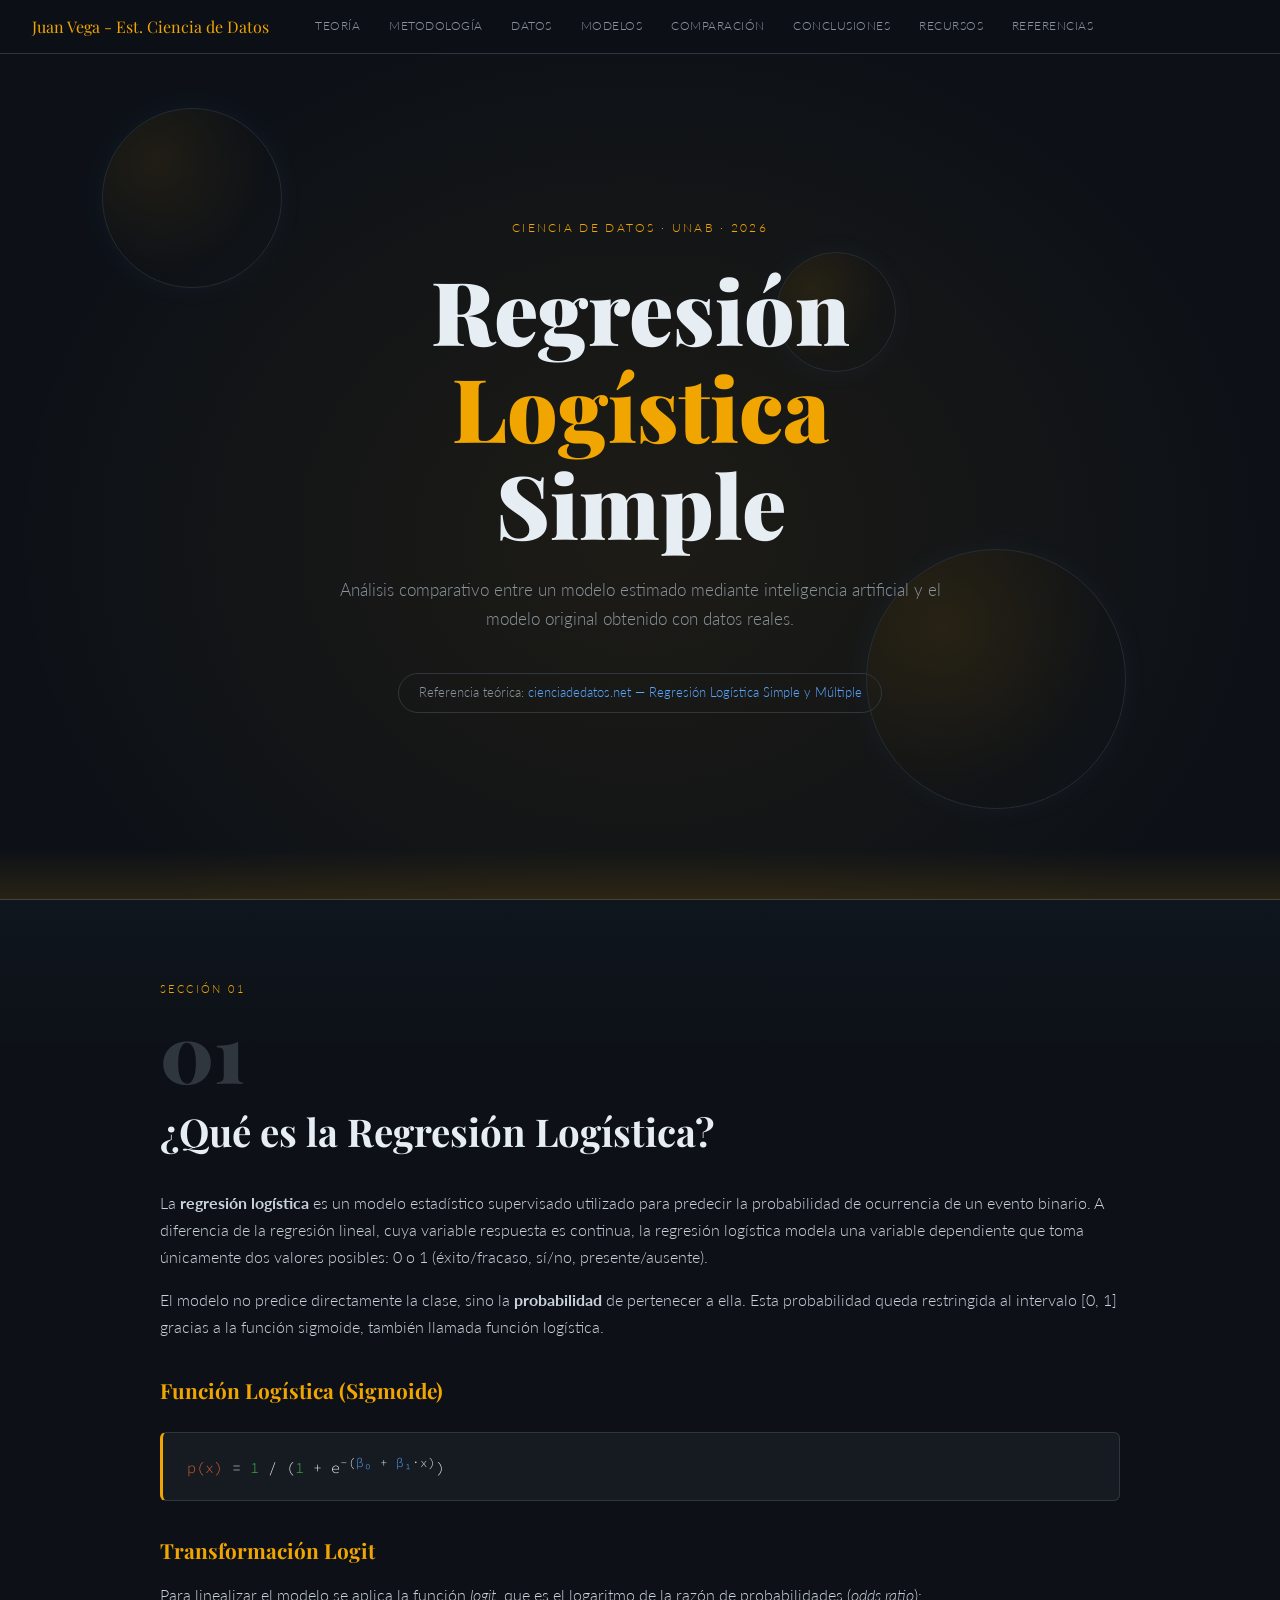
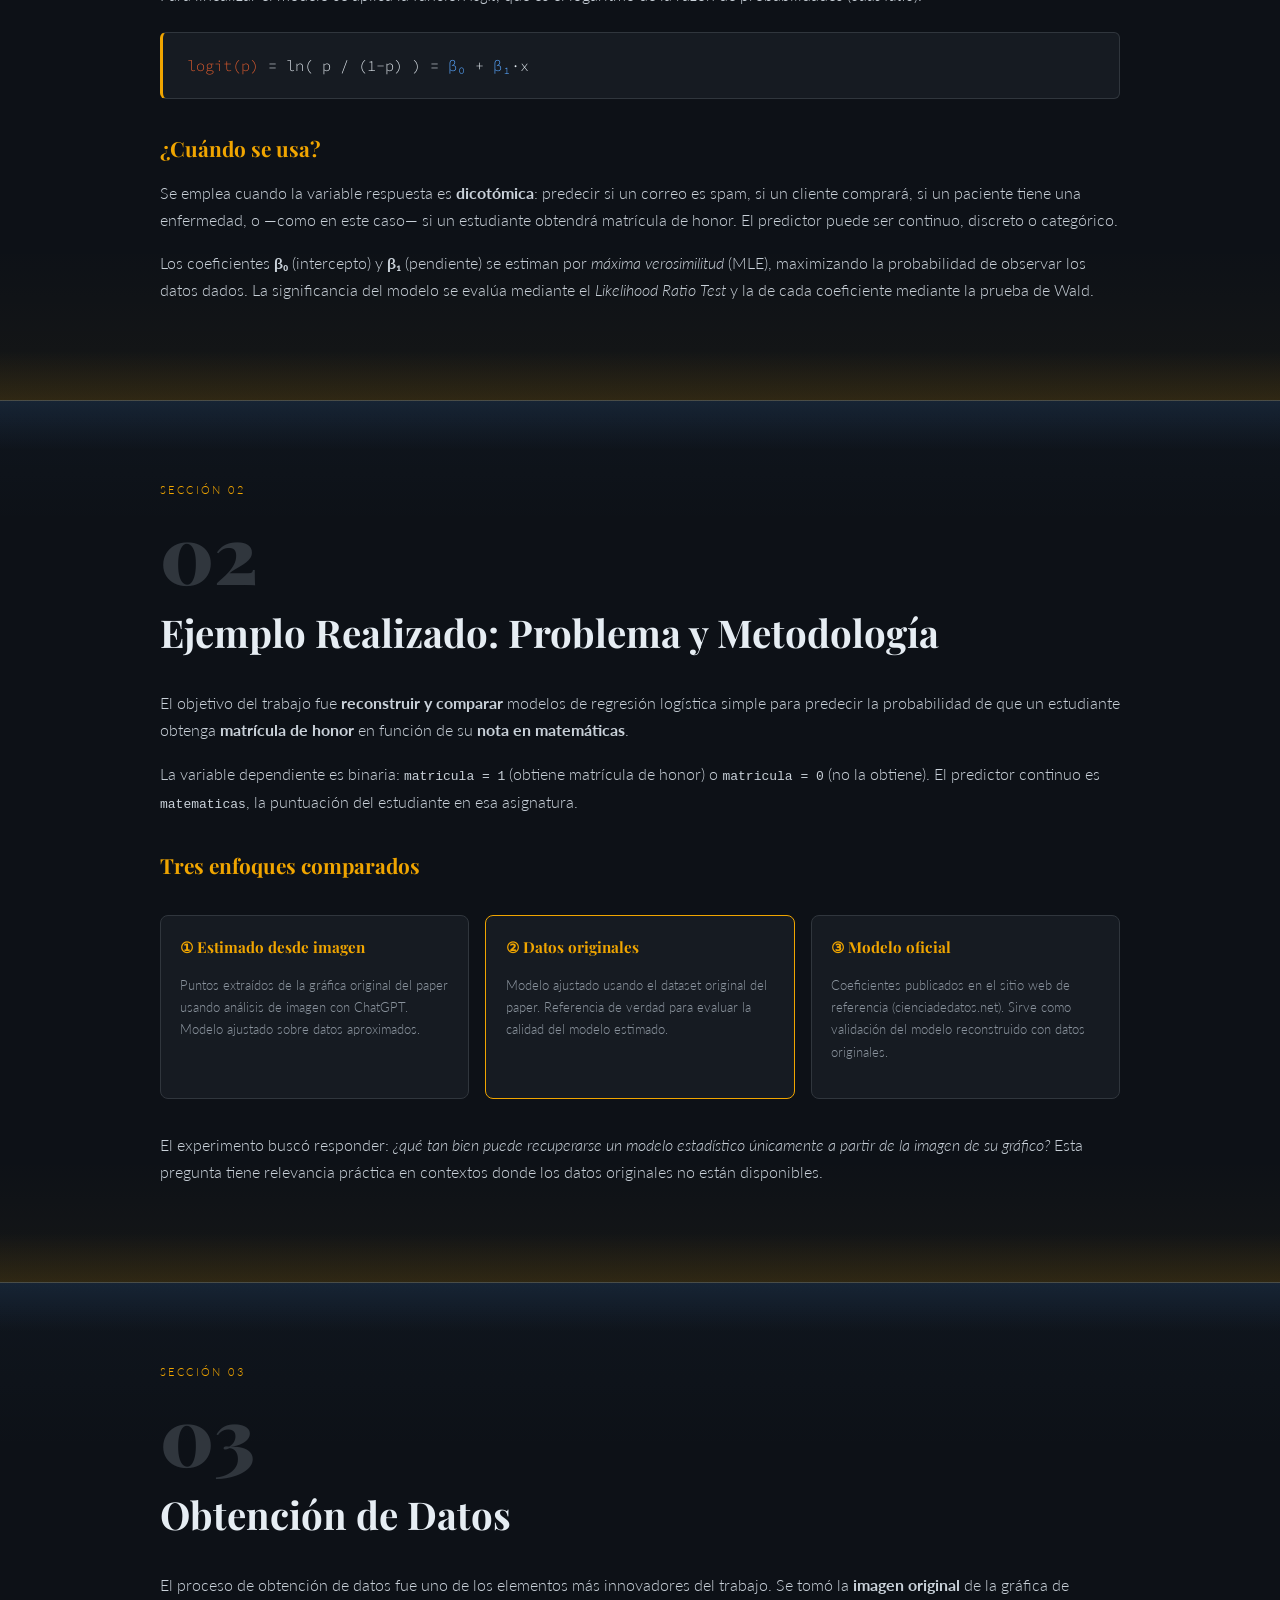
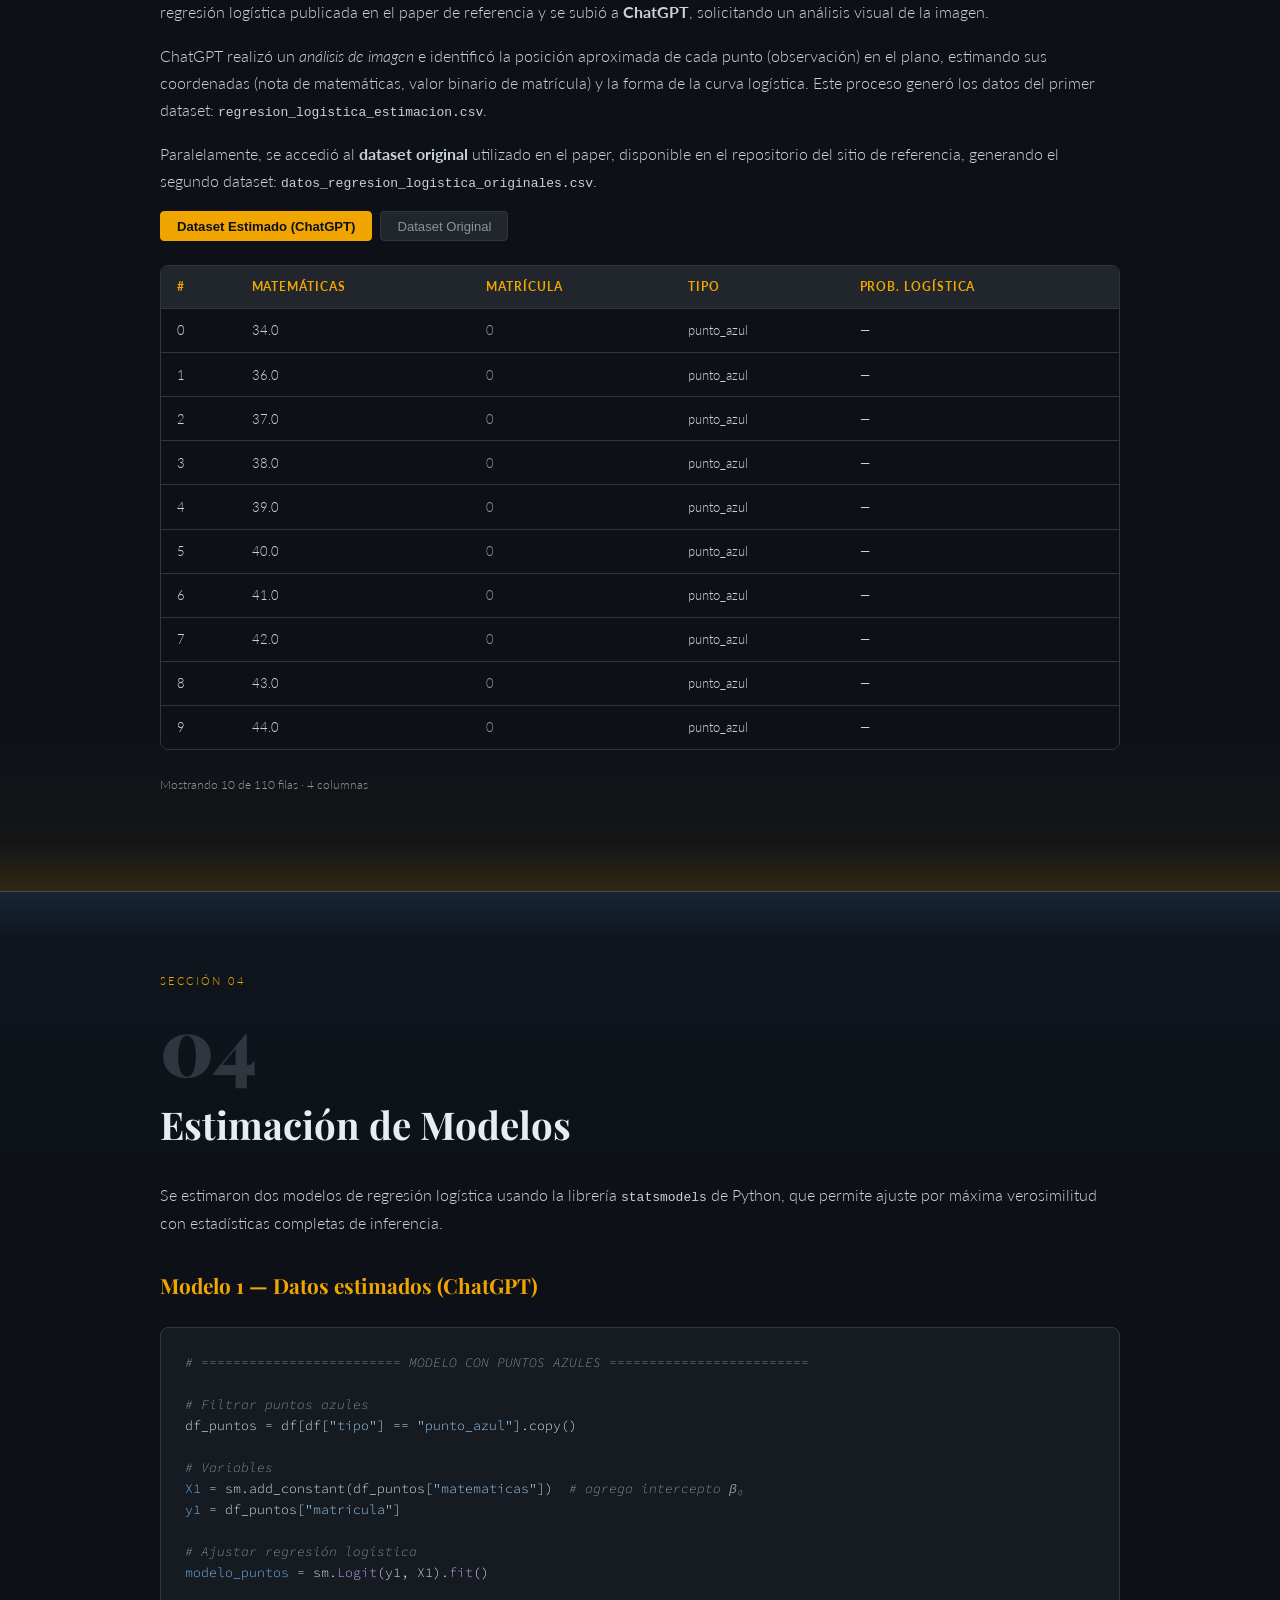
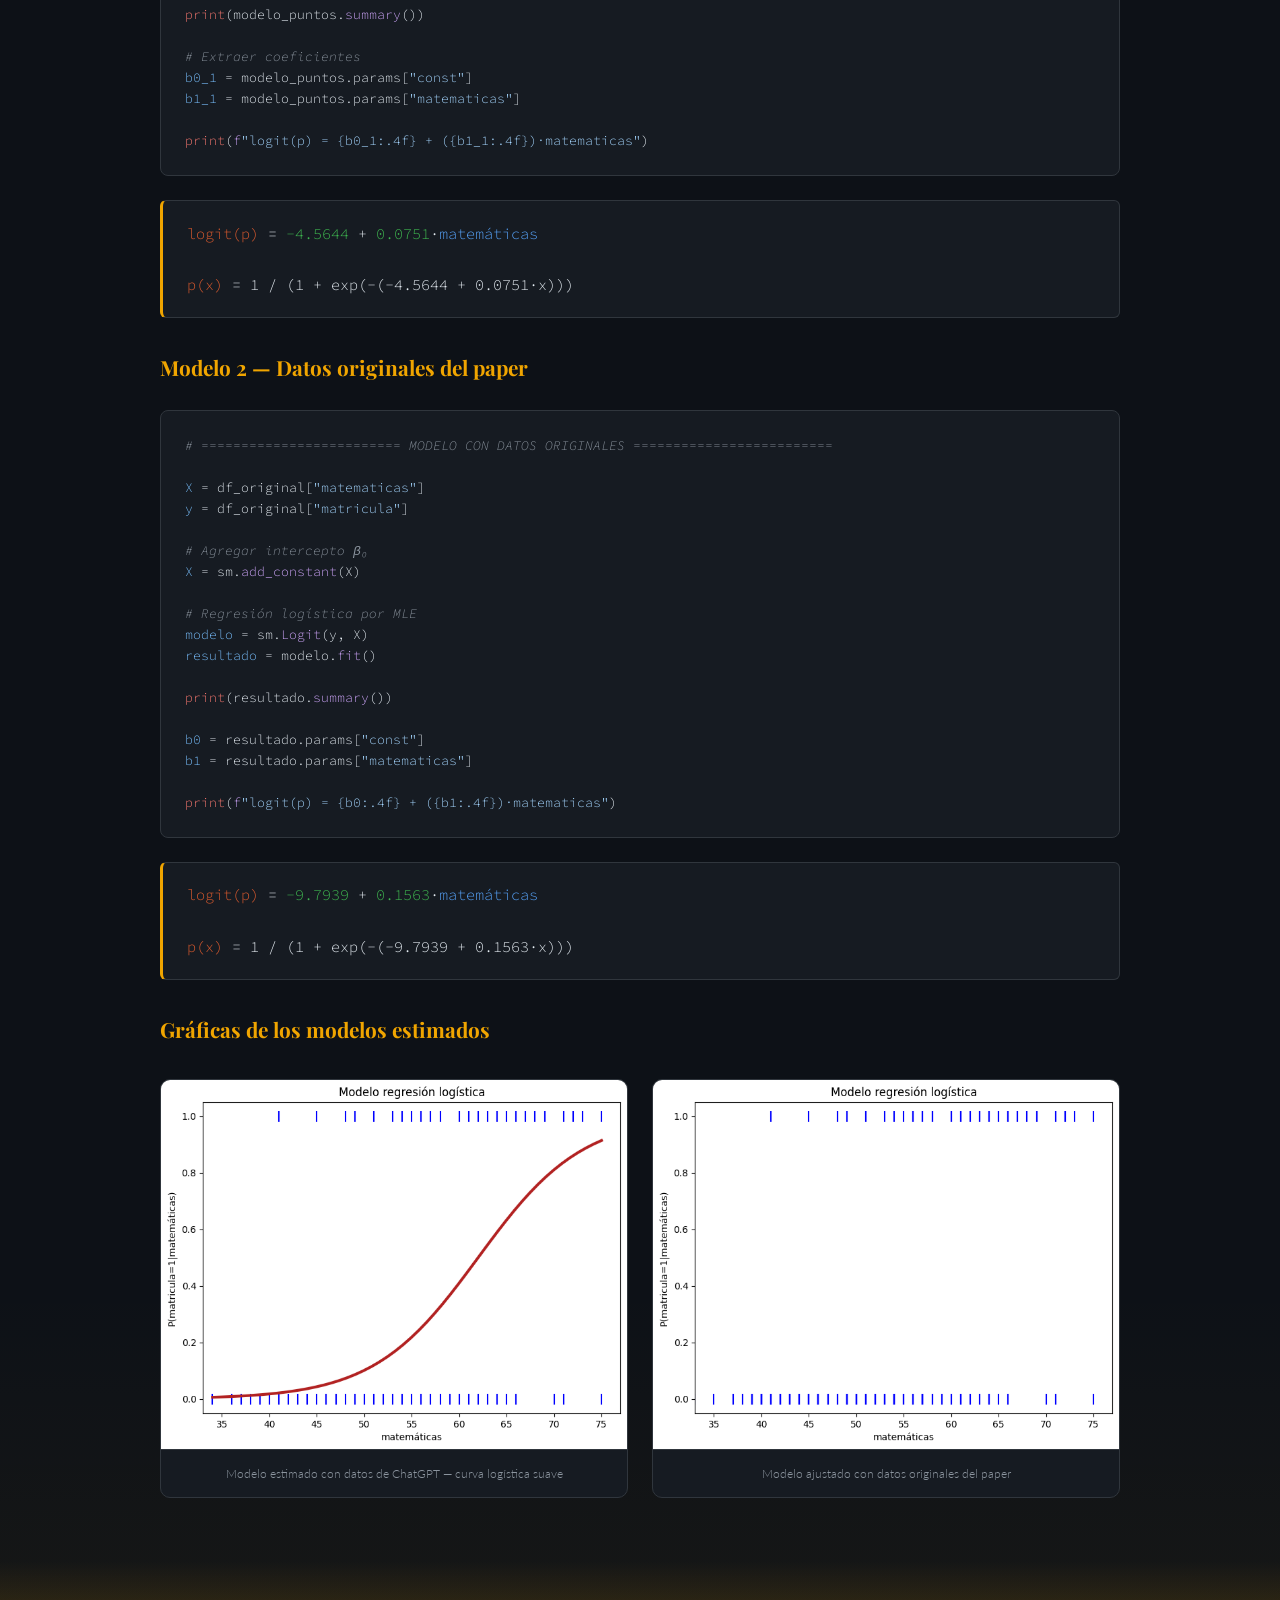
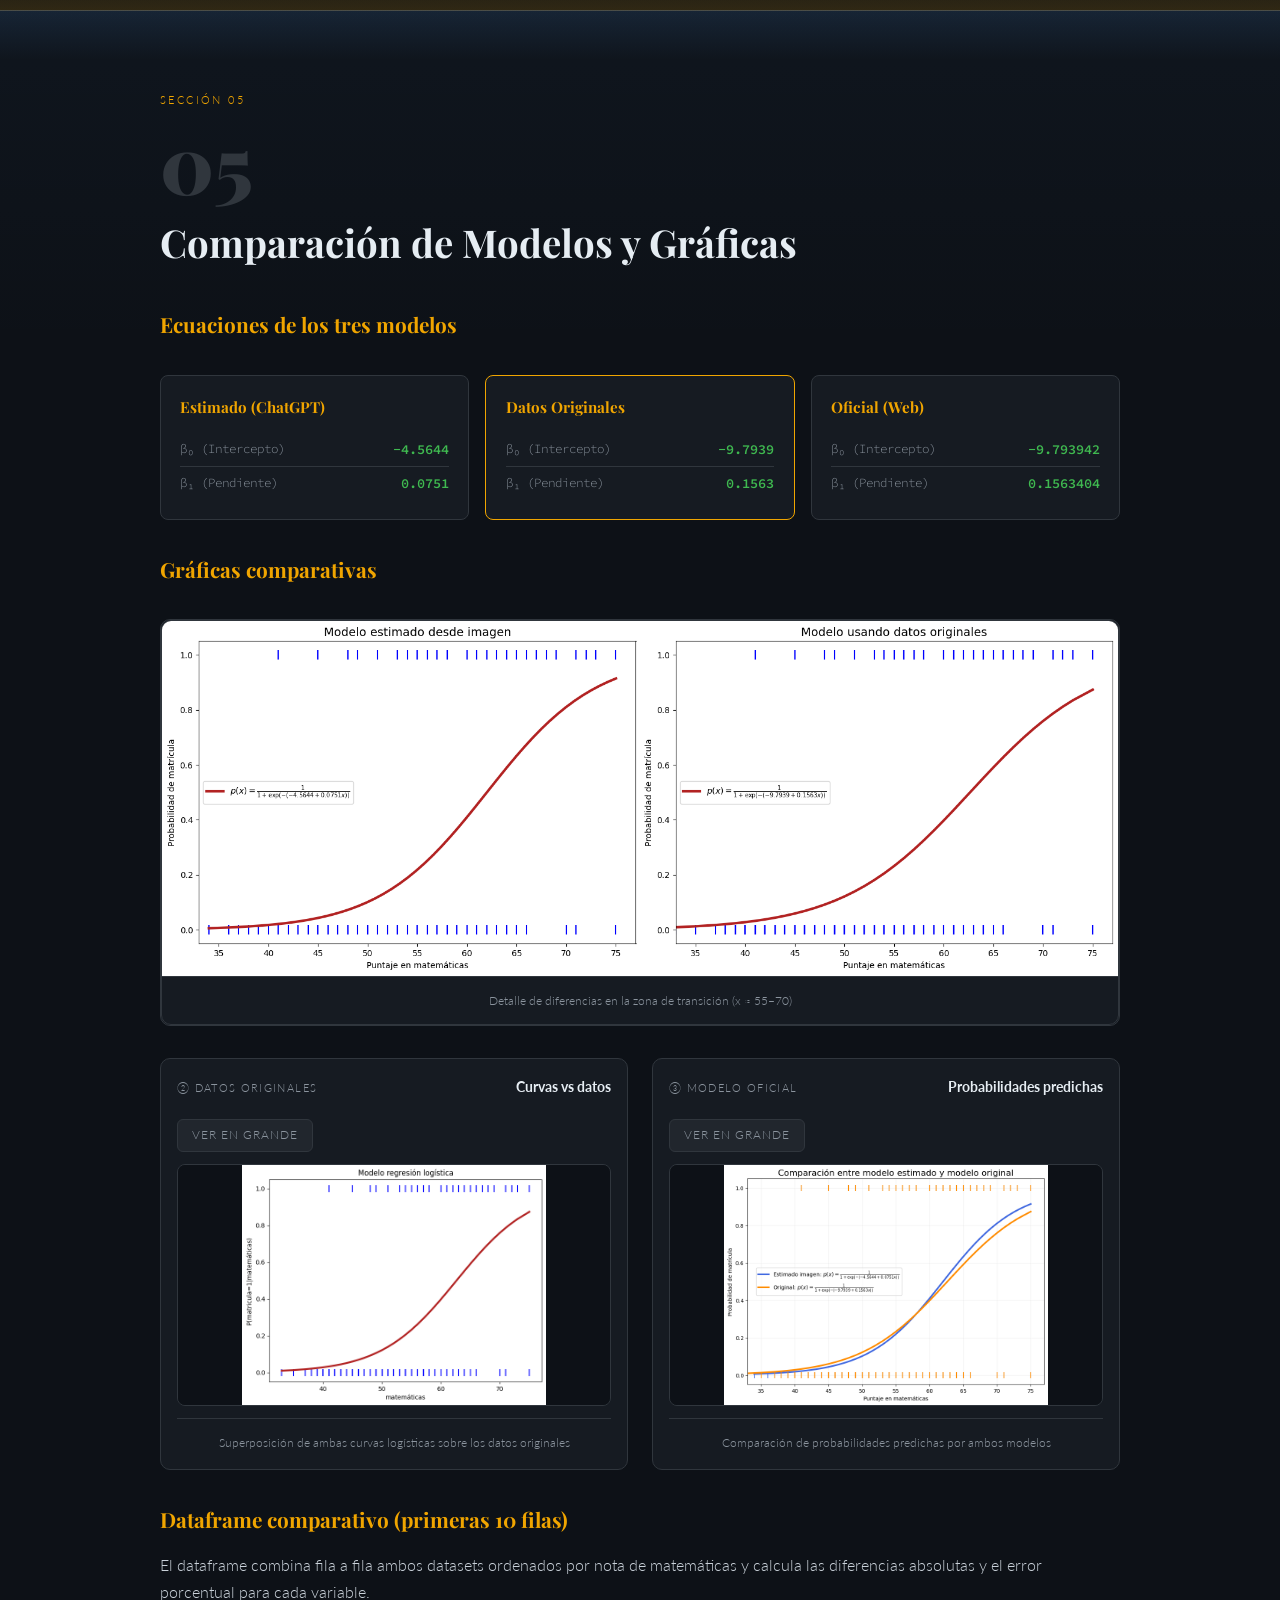
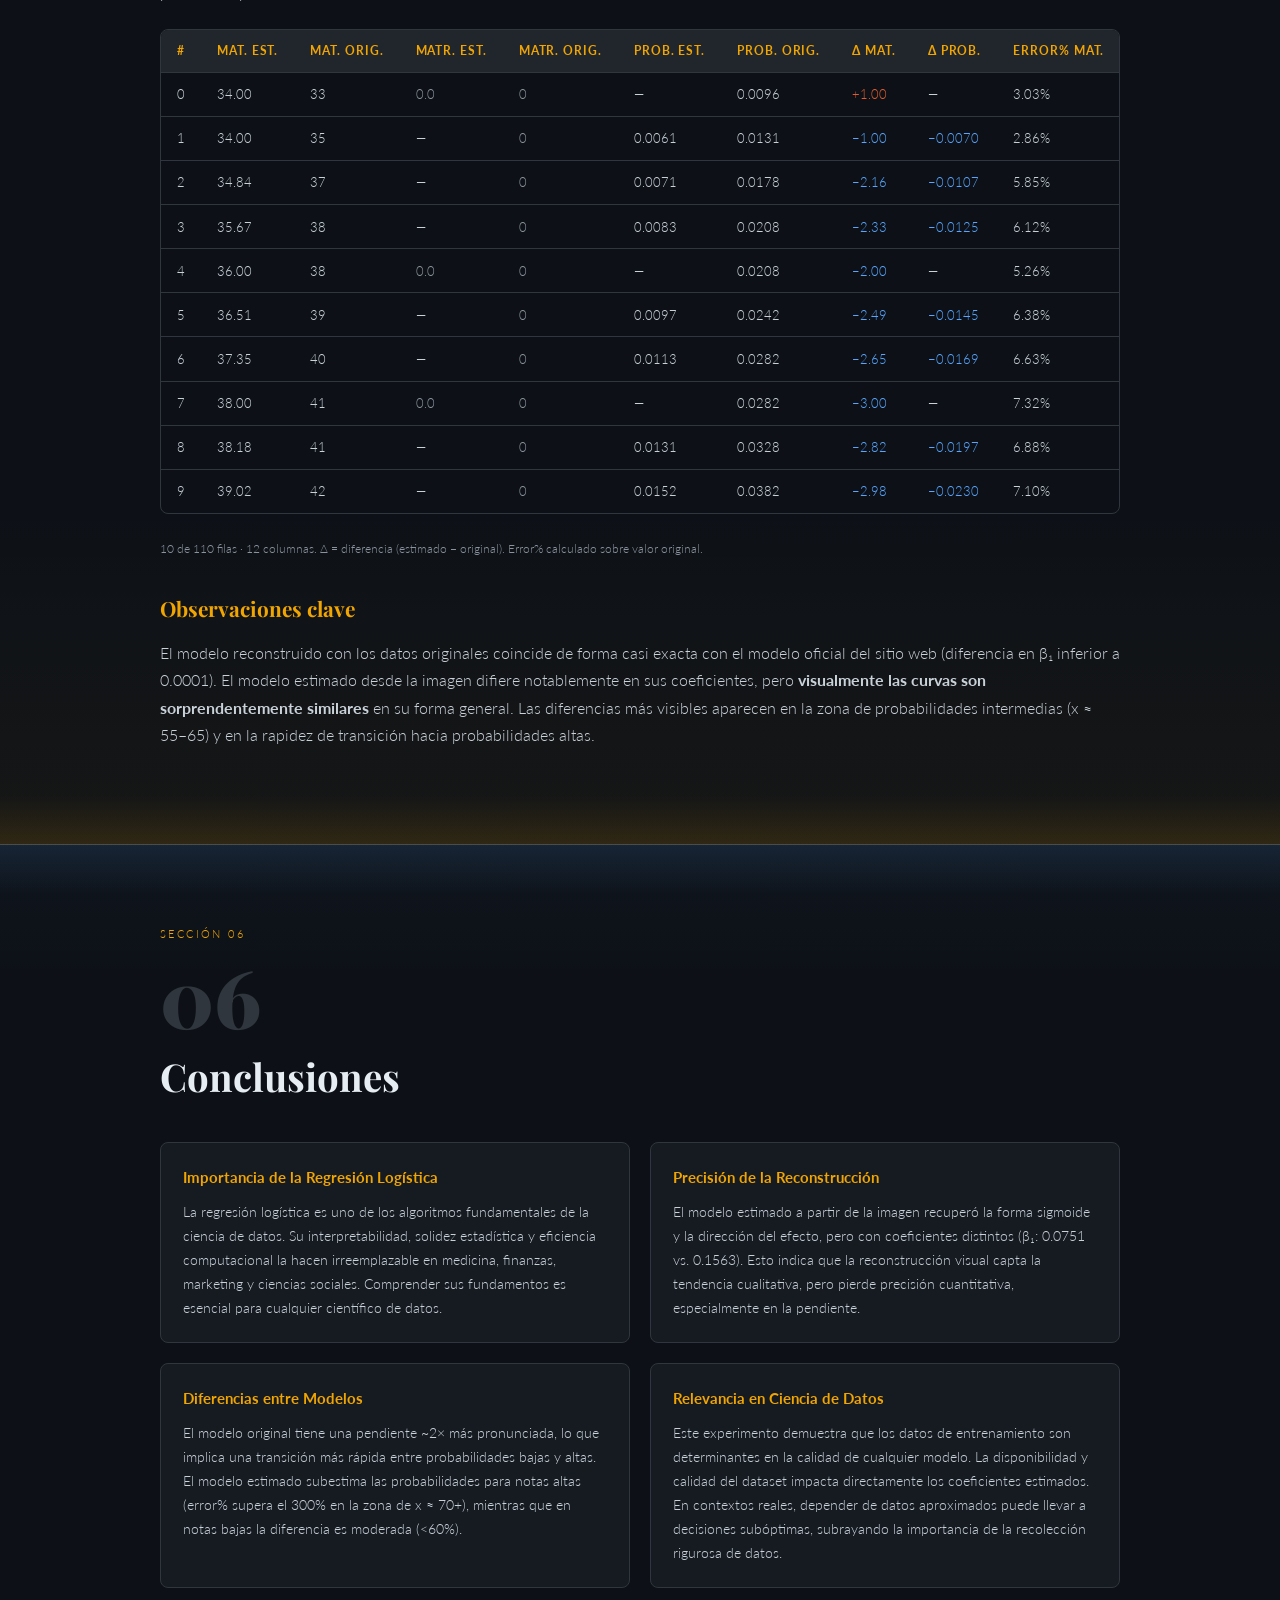
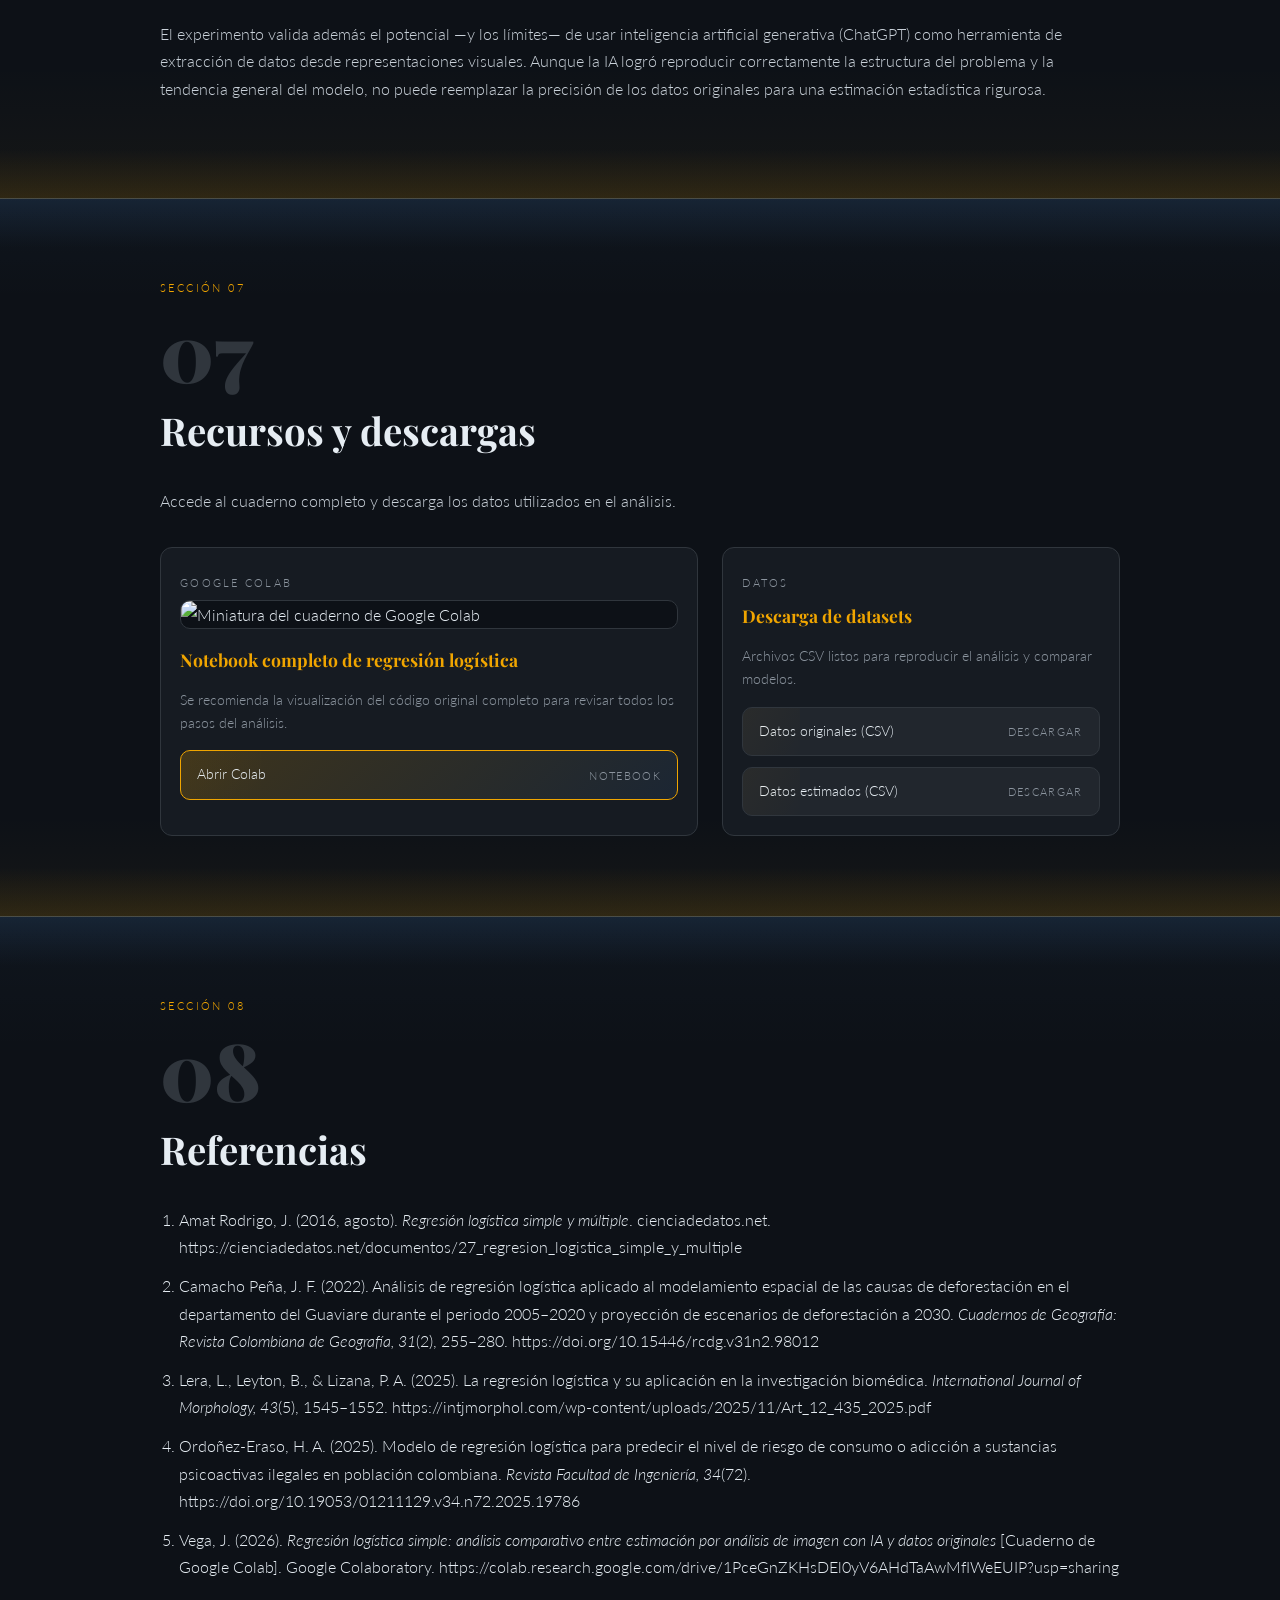
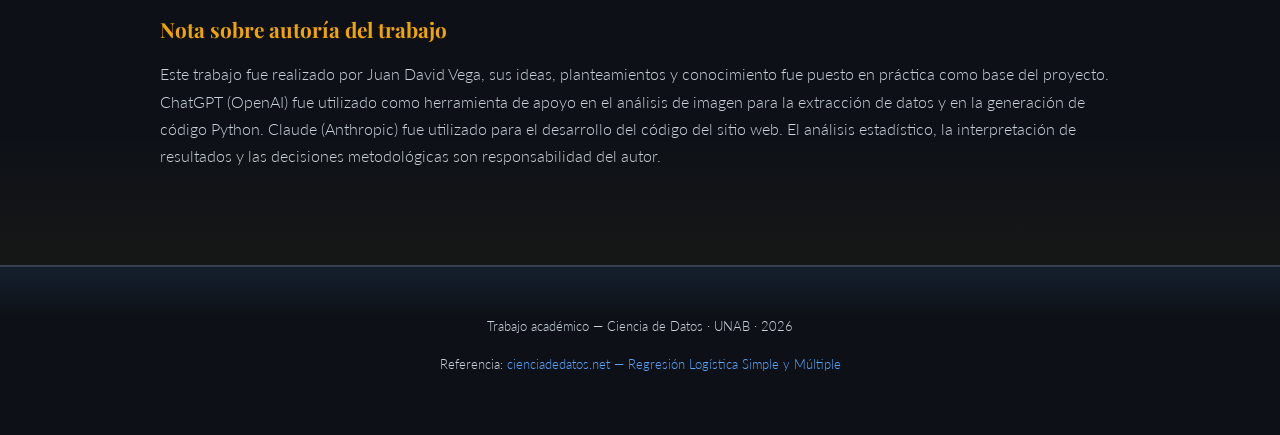
==== commit d1237ad0: "Update regresion_proyecto.html" ====
--- a/REGRESION_LOGISTICA/regresion_proyecto.html
+++ b/REGRESION_LOGISTICA/regresion_proyecto.html
@@ -585,7 +585,7 @@
     <li>Camacho Peña, J. F. (2022). Análisis de regresión logística aplicado al modelamiento espacial de las causas de deforestación en el departamento del Guaviare durante el periodo 2005–2020 y proyección de escenarios de deforestación a 2030. <em>Cuadernos de Geografía: Revista Colombiana de Geografía, 31</em>(2), 255–280. https://doi.org/10.15446/rcdg.v31n2.98012</li>
     <li>Lera, L., Leyton, B., &amp; Lizana, P. A. (2025). La regresión logística y su aplicación en la investigación biomédica. <em>International Journal of Morphology, 43</em>(5), 1545–1552. https://intjmorphol.com/wp-content/uploads/2025/11/Art_12_435_2025.pdf</li>
     <li>Ordoñez-Eraso, H. A. (2025). Modelo de regresión logística para predecir el nivel de riesgo de consumo o adicción a sustancias psicoactivas ilegales en población colombiana. <em>Revista Facultad de Ingeniería, 34</em>(72). https://doi.org/10.19053/01211129.v34.n72.2025.19786</li>
-    <li>Vega, J. (2025). <em>Regresión logística simple: análisis comparativo entre estimación por análisis de imagen con IA y datos originales</em> [Cuaderno de Google Colab]. Google Colaboratory. https://colab.research.google.com/drive/1PceGnZKHsDEl0yV6AHdTaAwMfIWeEUIP?usp=sharing</li>
+    <li>Vega, J. (2026). <em>Regresión logística simple: análisis comparativo entre estimación por análisis de imagen con IA y datos originales</em> [Cuaderno de Google Colab]. Google Colaboratory. https://colab.research.google.com/drive/1PceGnZKHsDEl0yV6AHdTaAwMfIWeEUIP?usp=sharing</li>
   </ol>
 
   <h3>Nota sobre autoría del trabajo</h3>
